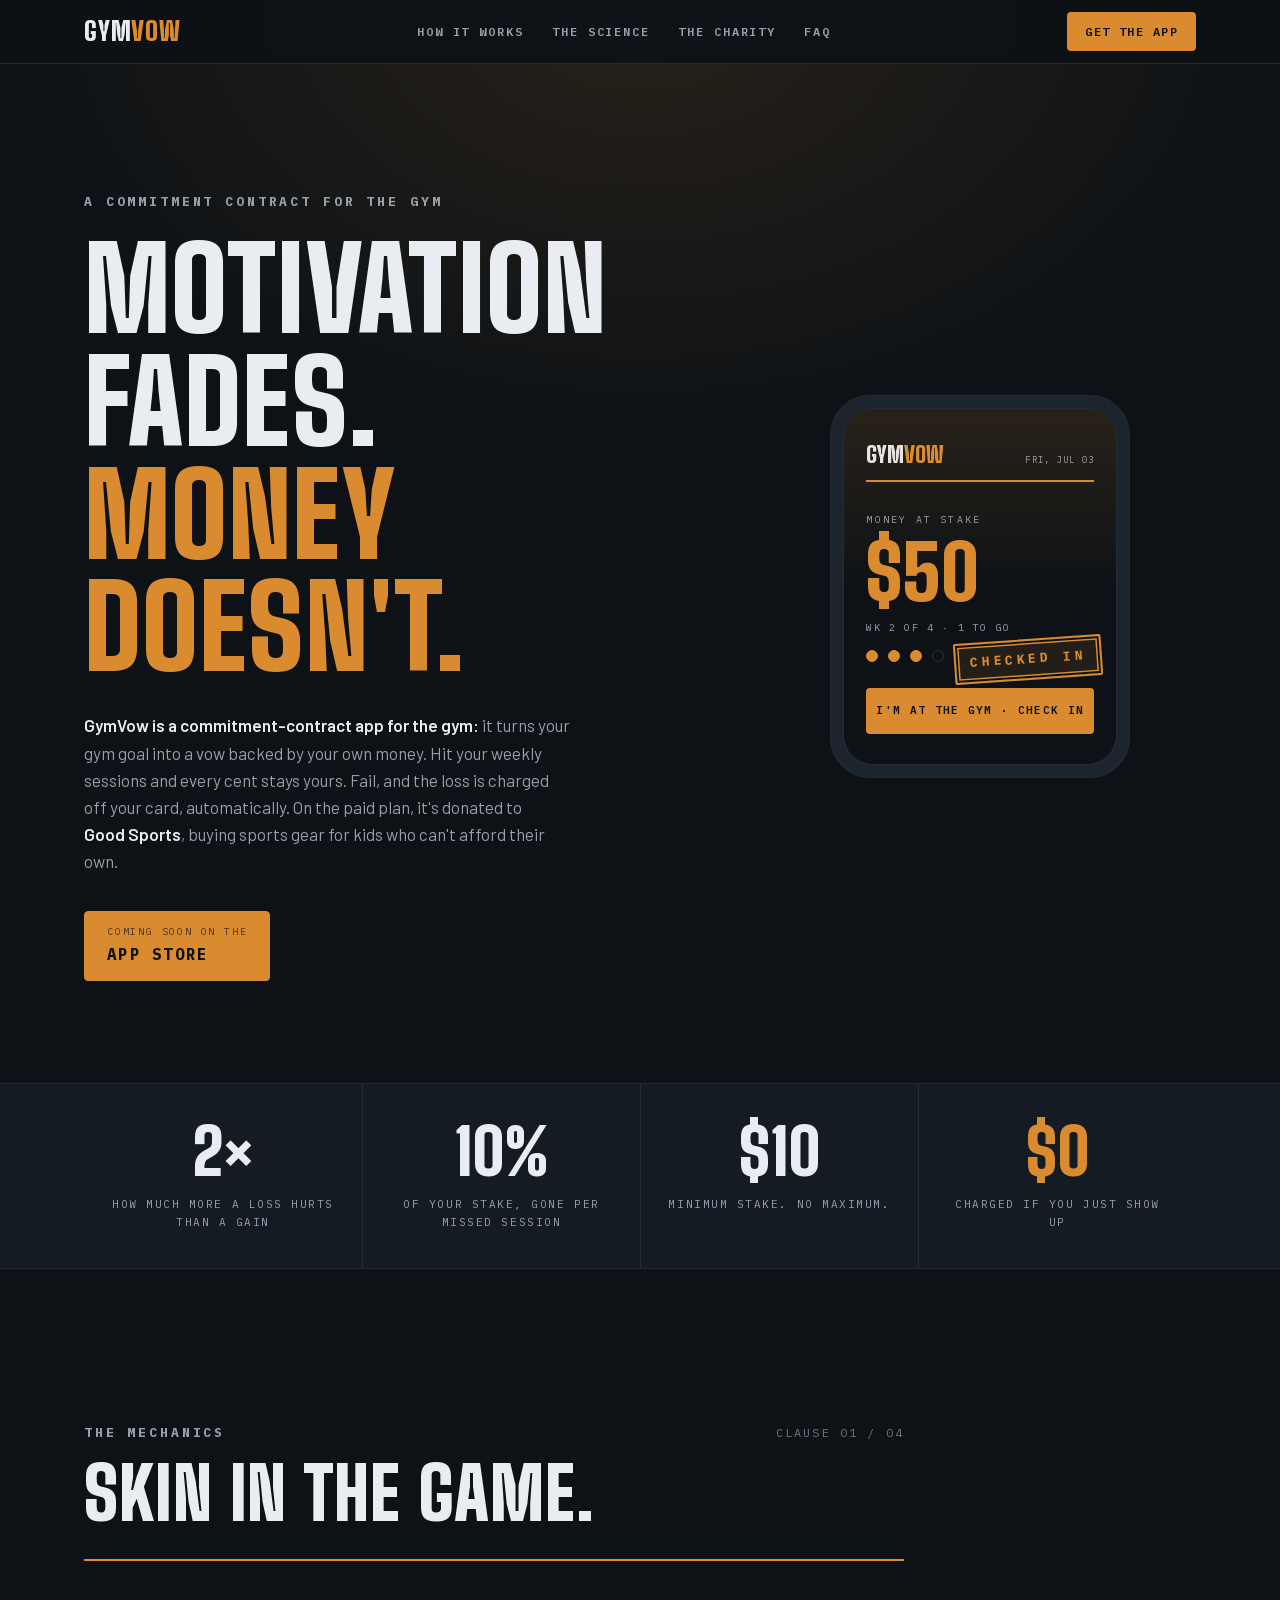
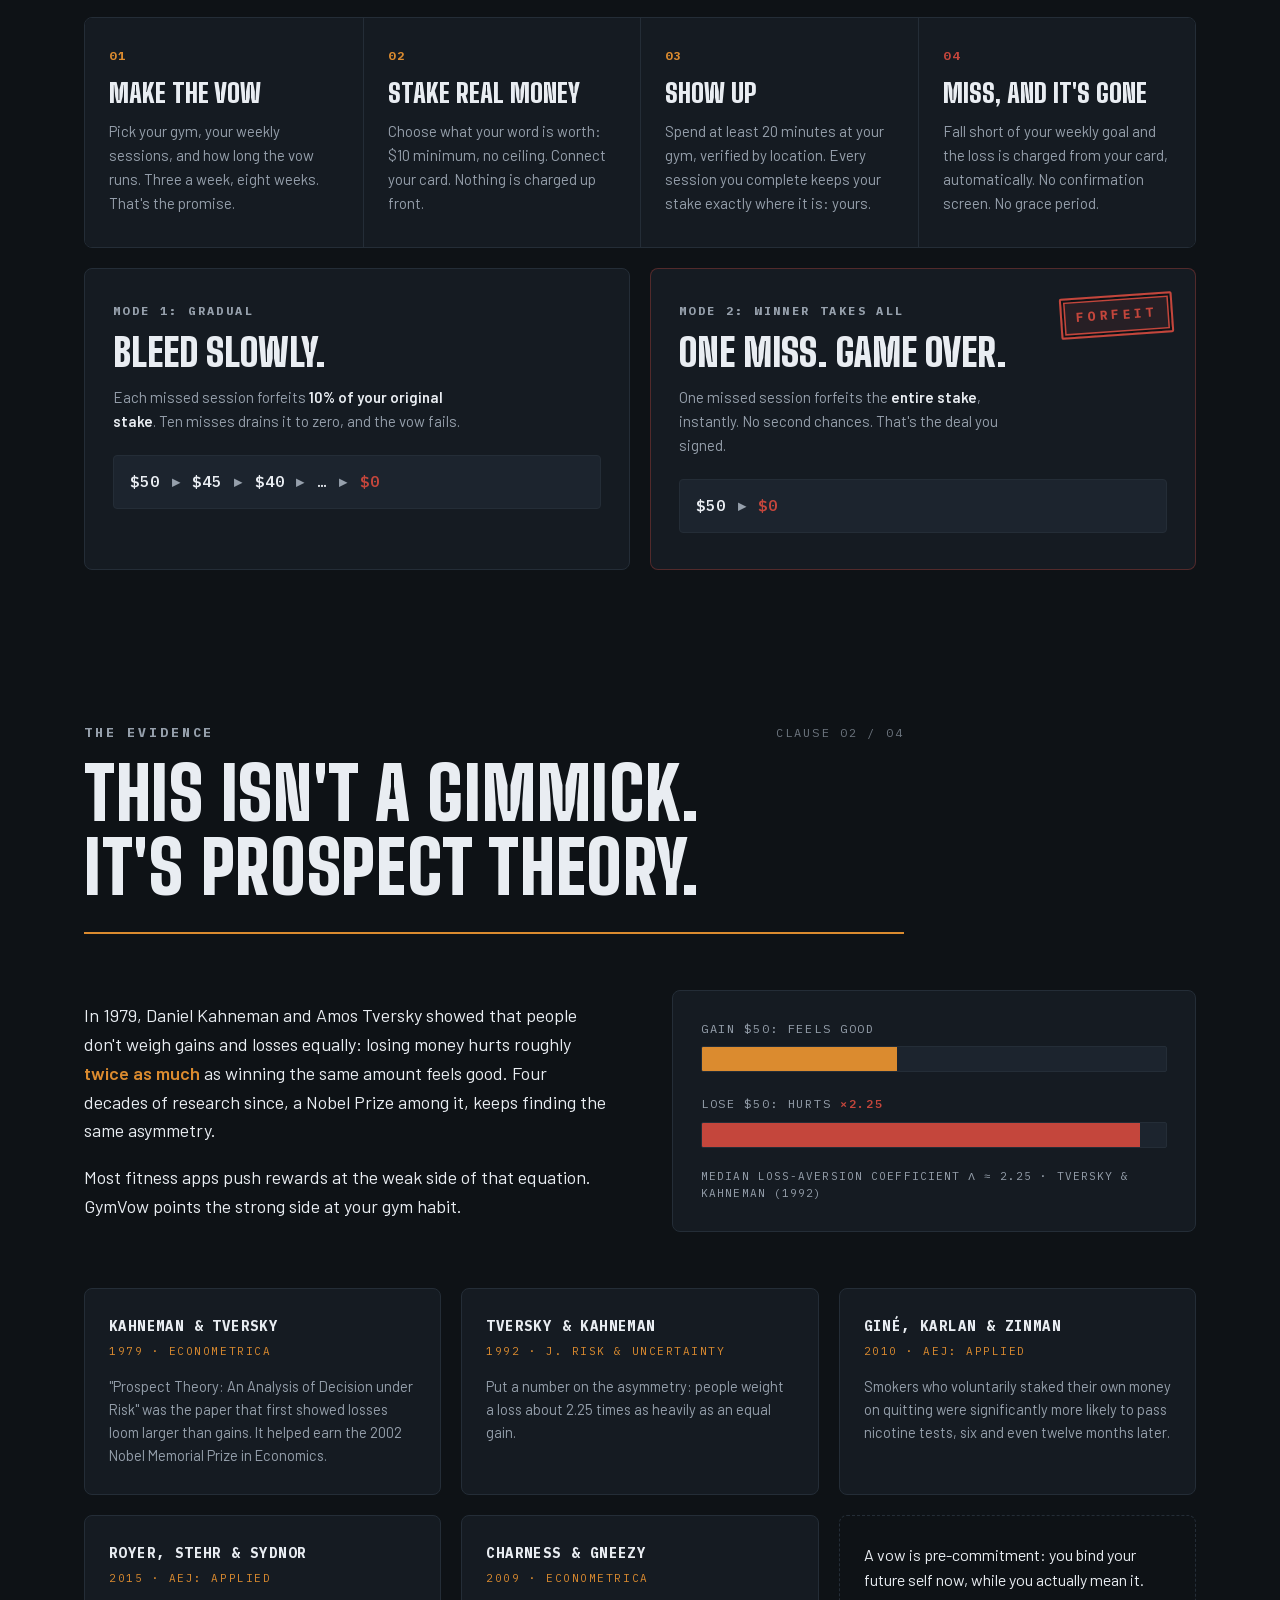
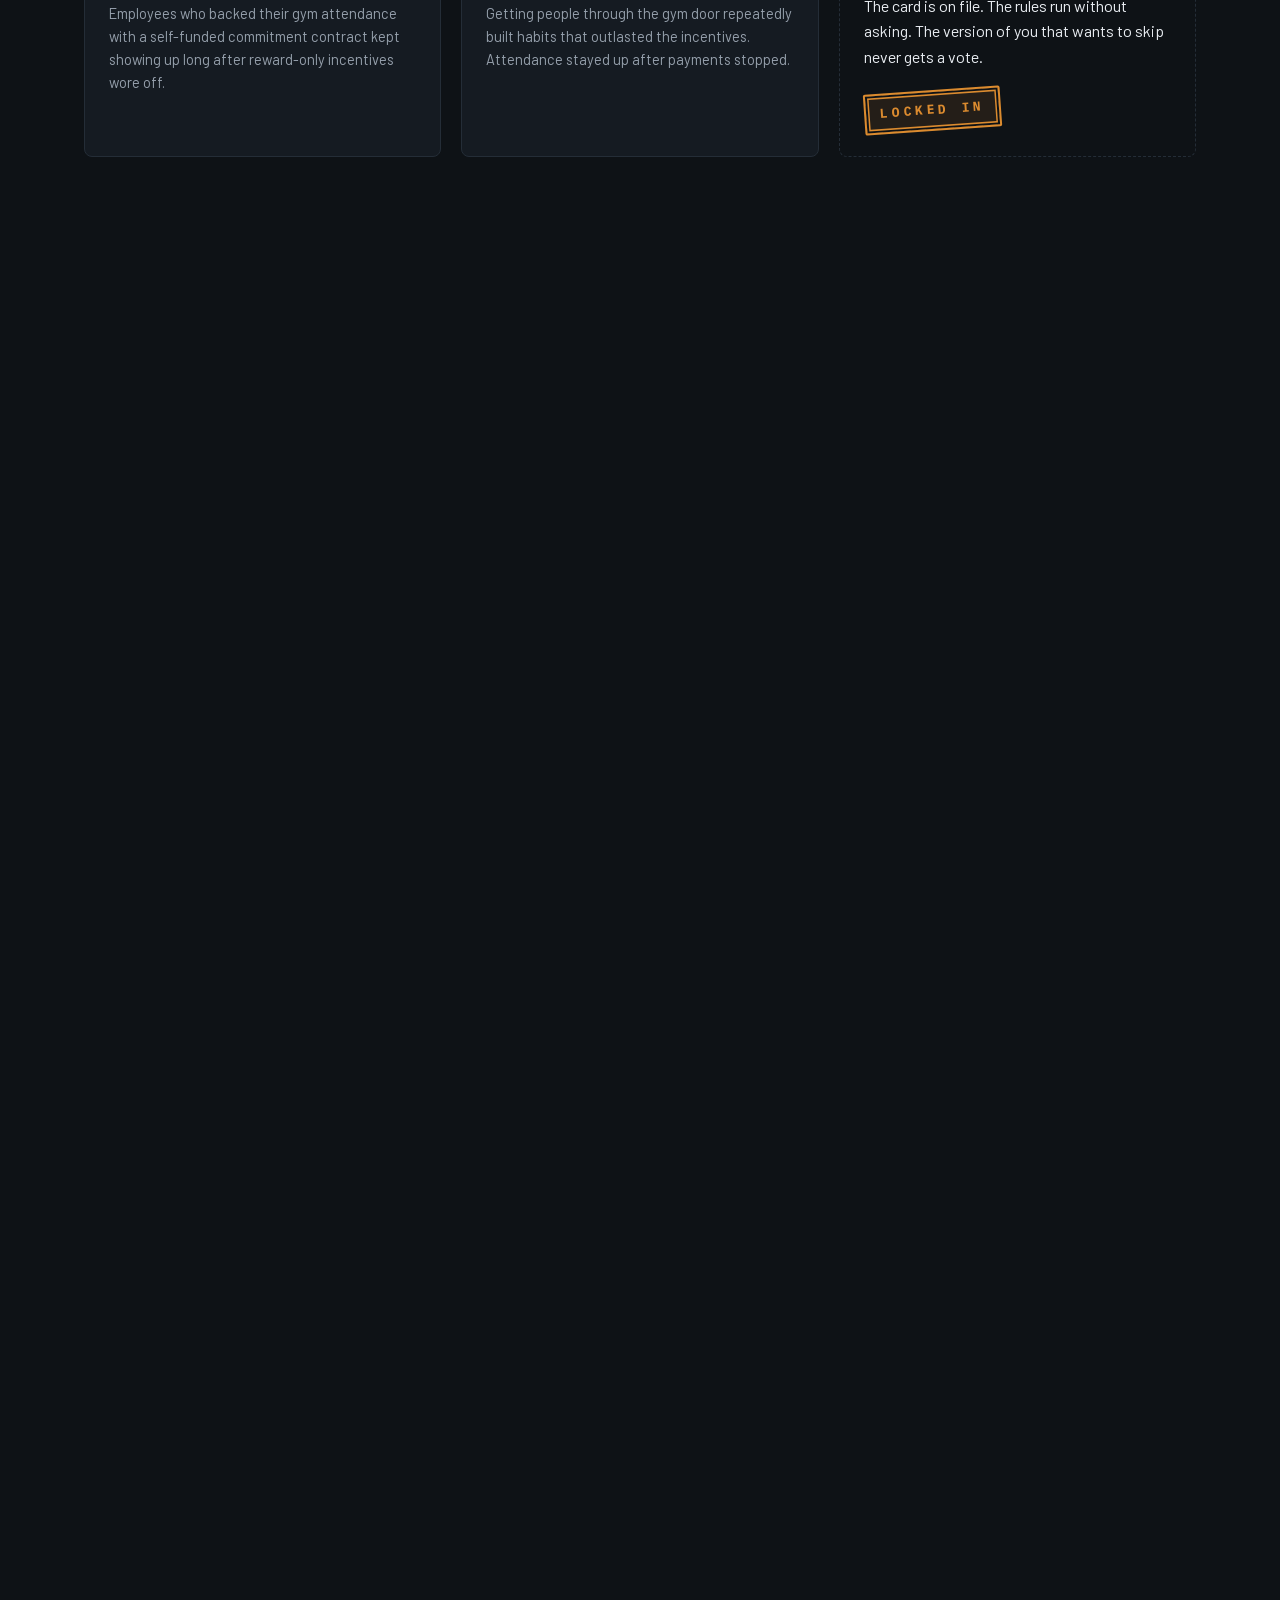
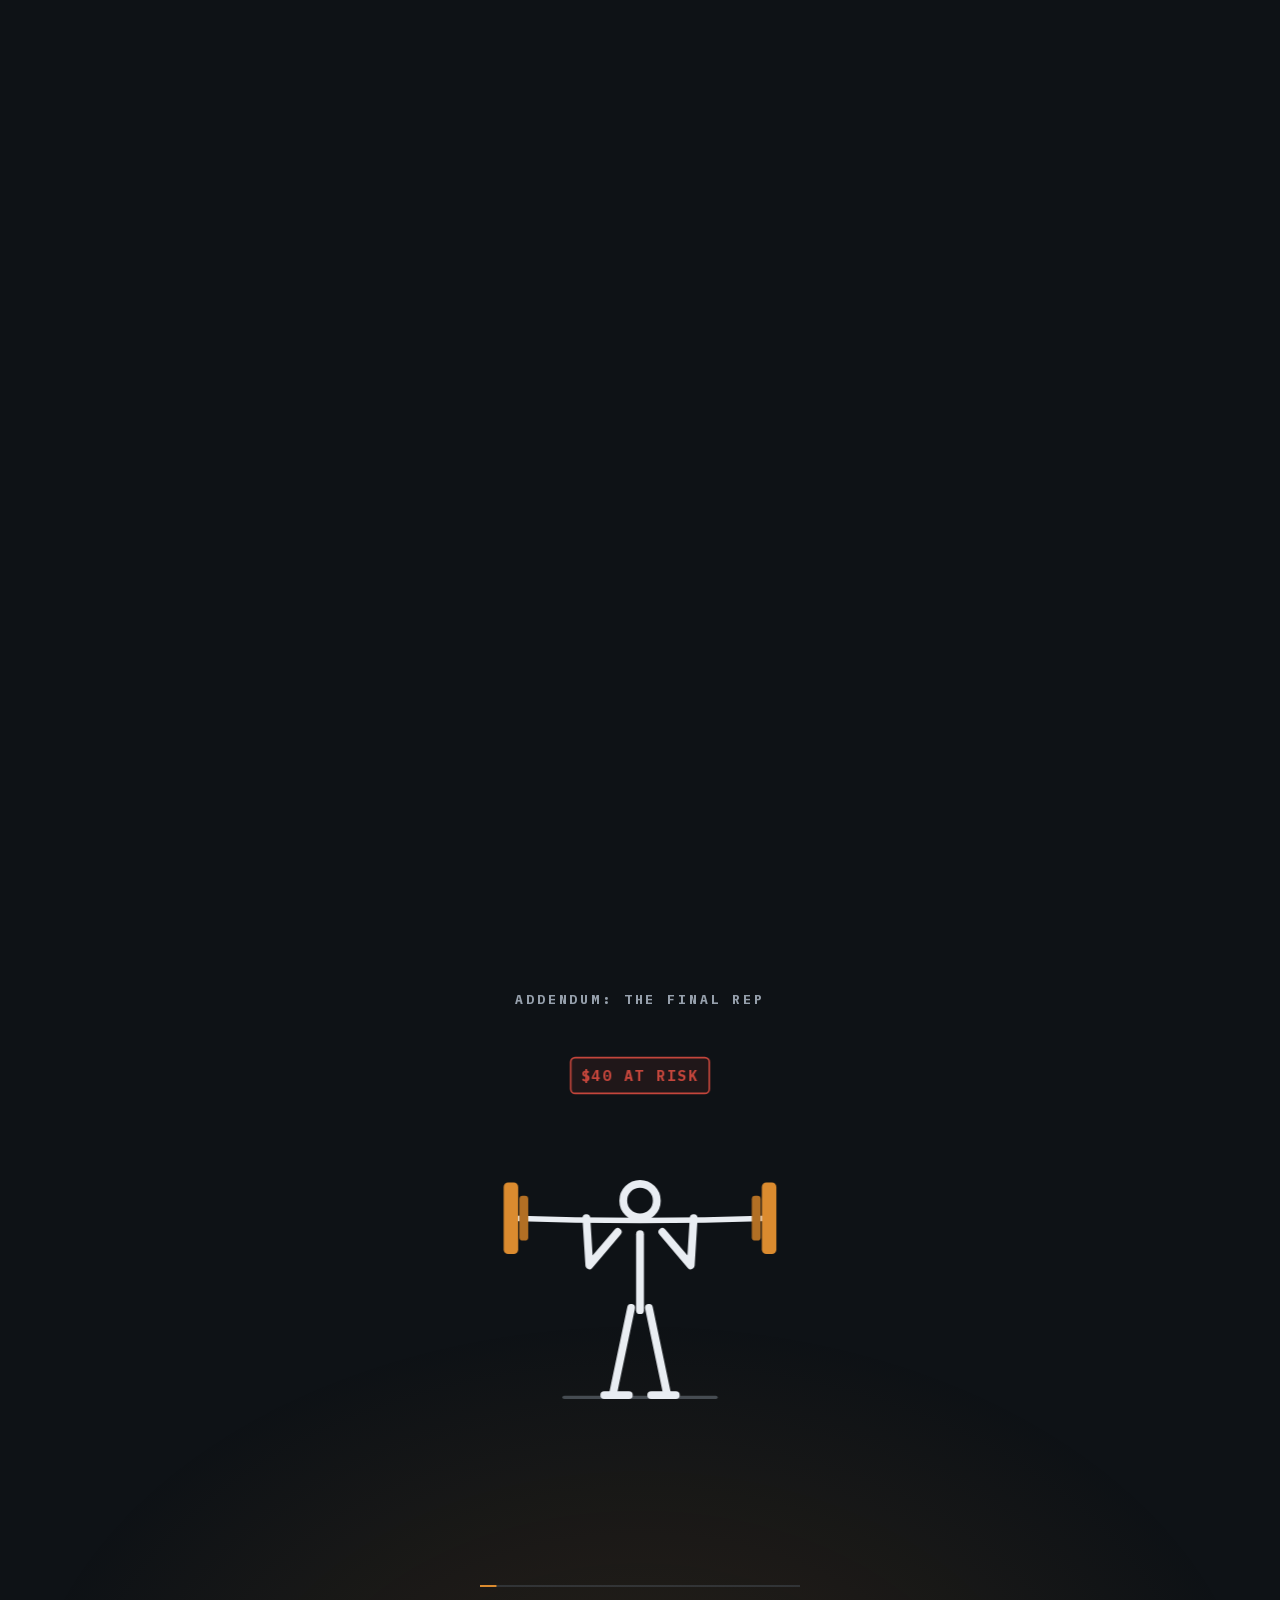
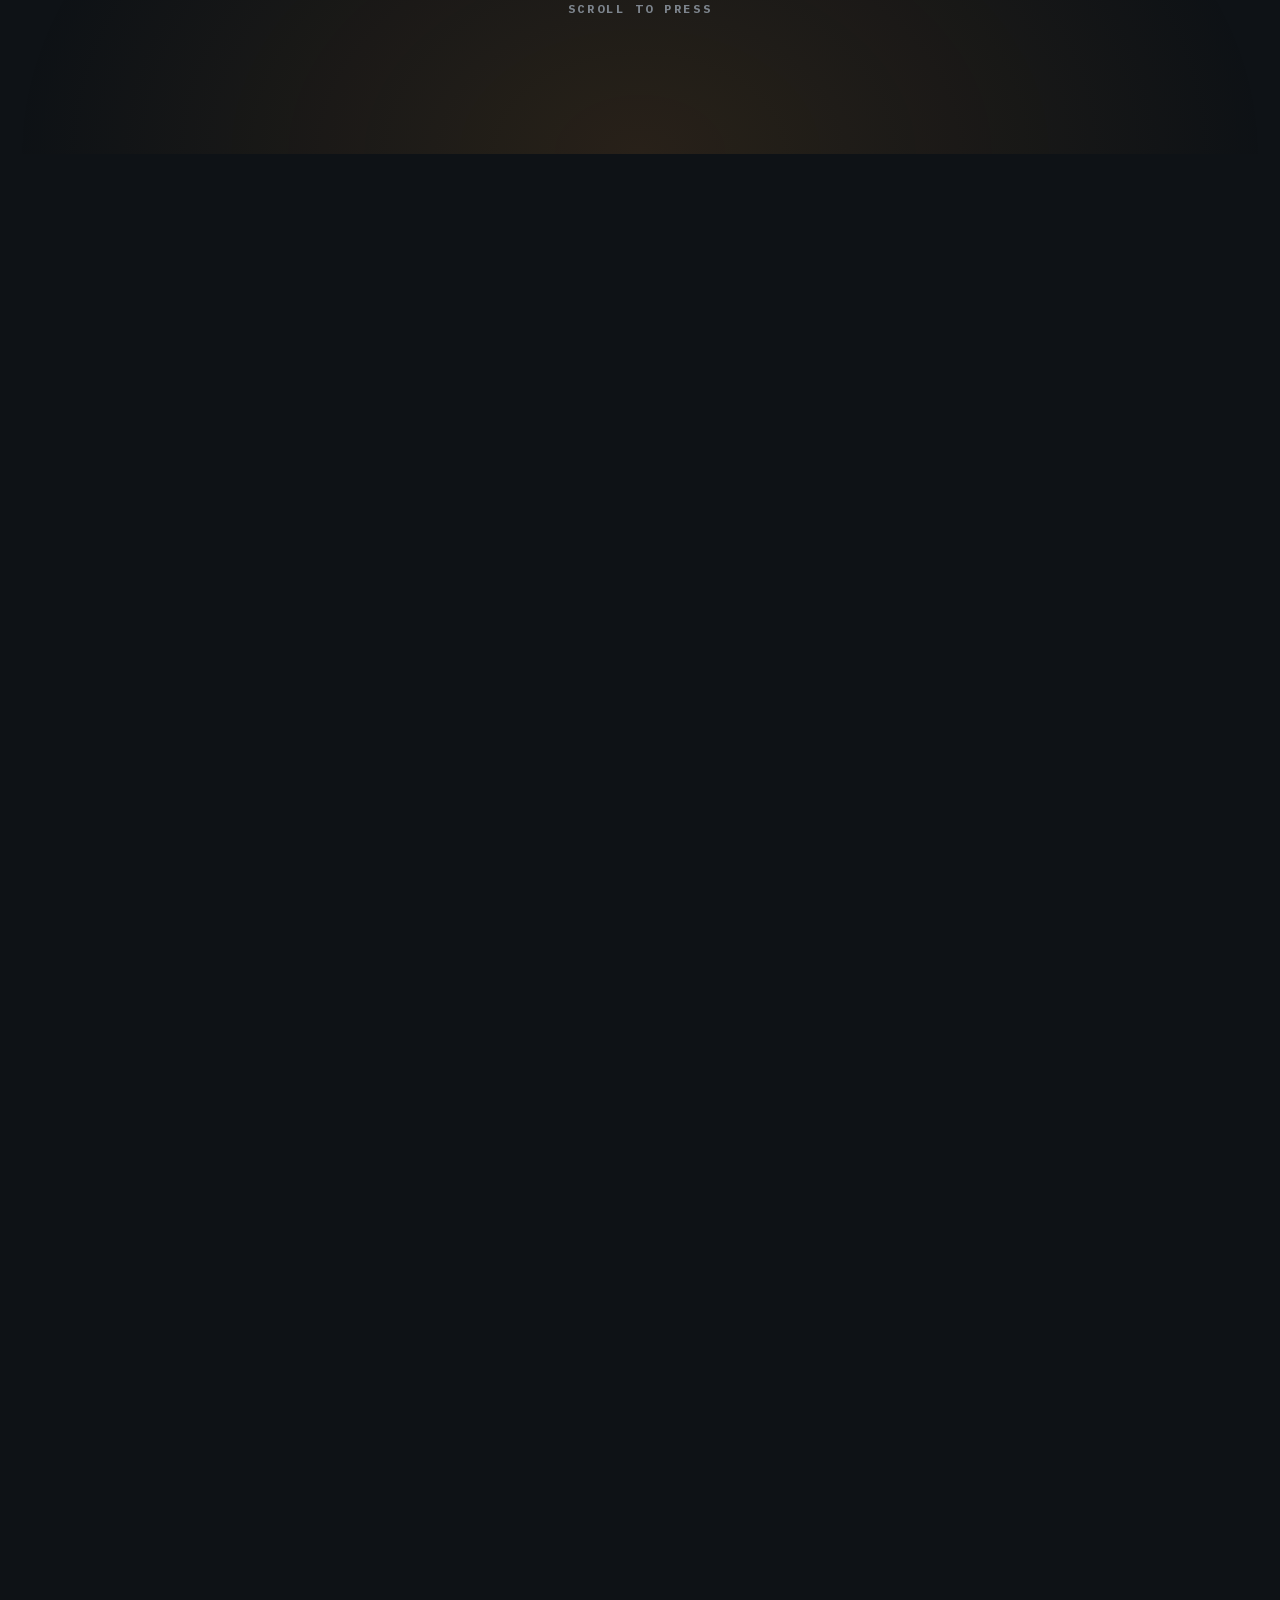
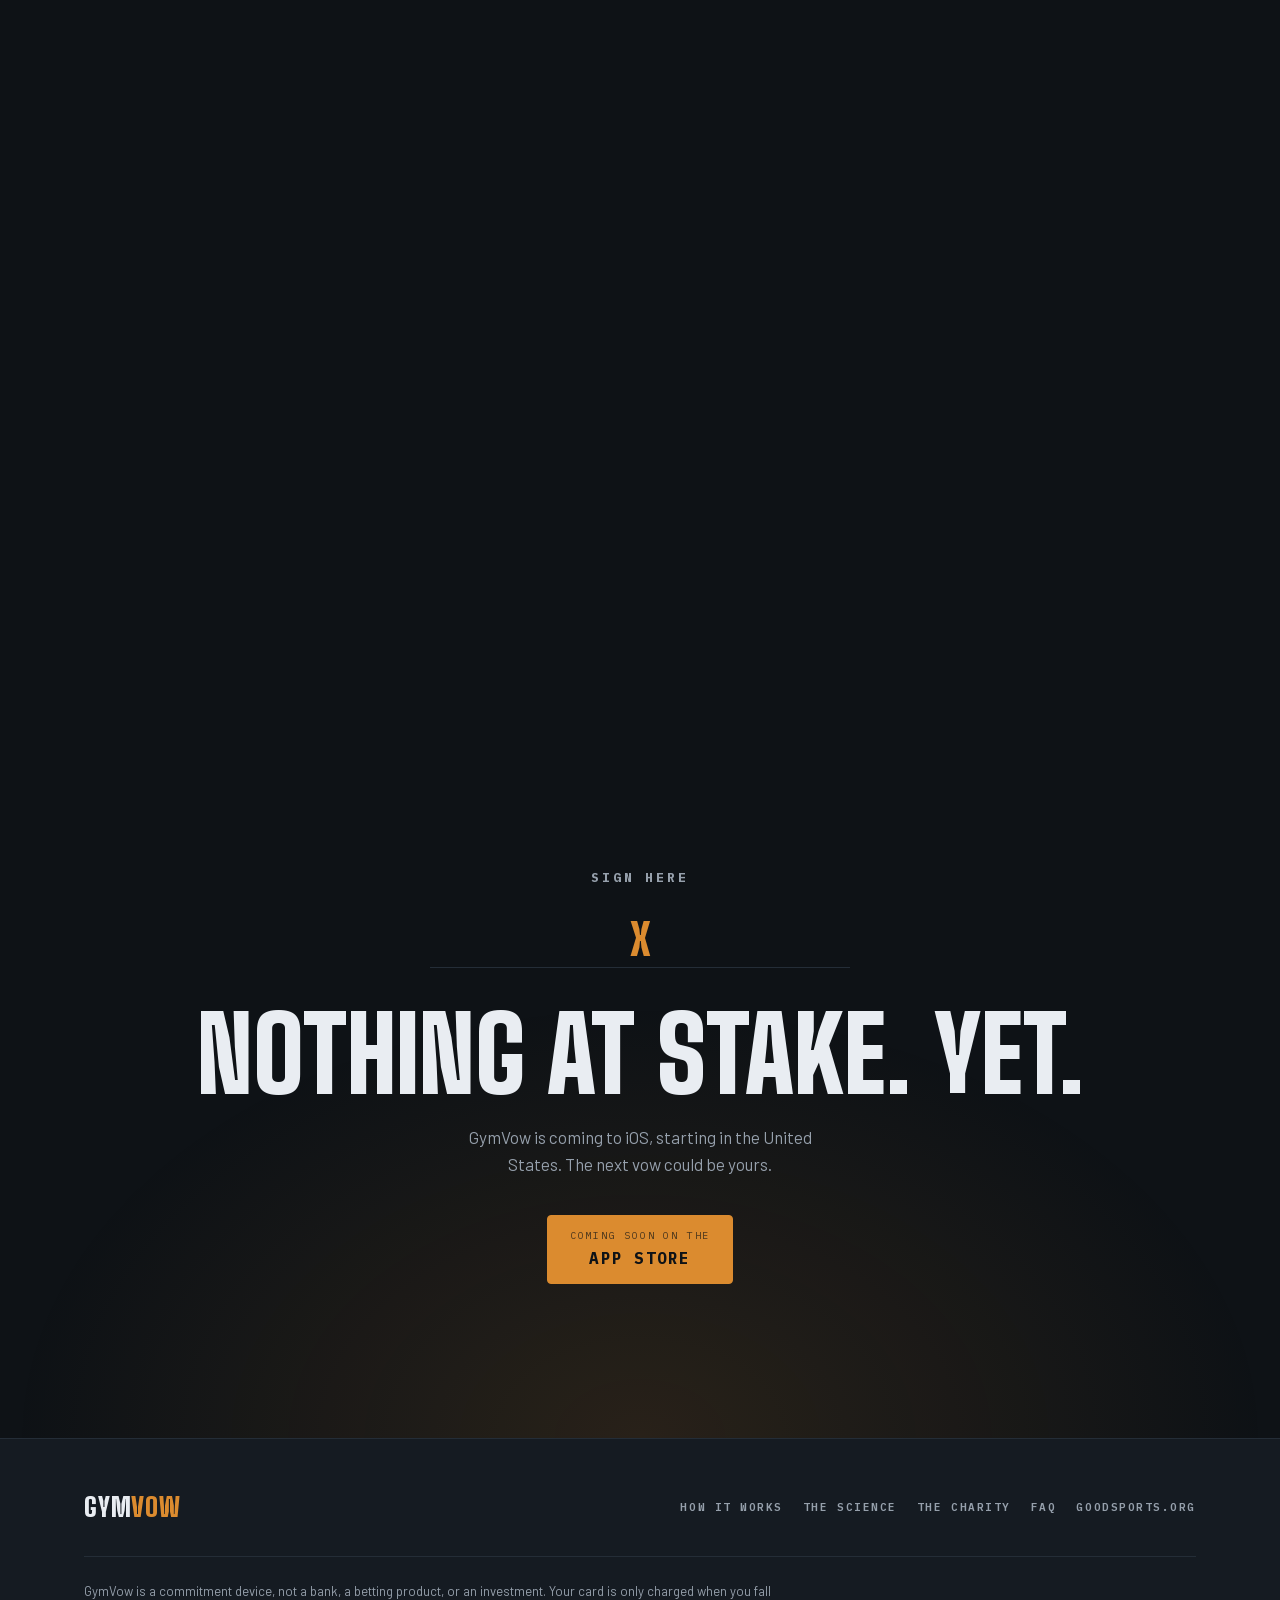
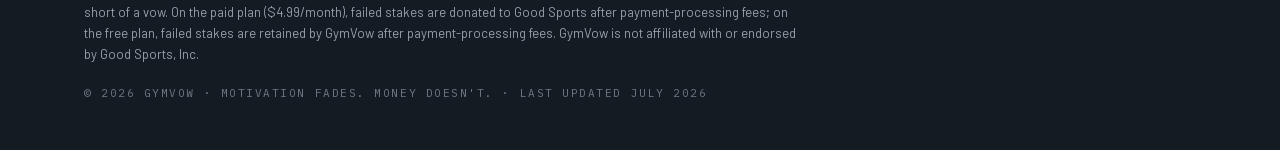
==== index.html @ 9e8126c1 "GymVow landing page" ====
<!doctype html>
<html lang="en">
<head>
  <meta charset="utf-8">
  <meta name="viewport" content="width=device-width, initial-scale=1">
  <meta name="color-scheme" content="dark">
  <meta name="theme-color" content="#0E1216">
  <title>GymVow: Stake real money on your gym goal</title>
  <meta name="description" content="GymVow is a commitment contract for the gym: stake real money on your weekly goal, verified by time at your gym. Show up and keep every cent. Fail on the paid plan, and your stake is donated to Good Sports.">
  <link rel="canonical" href="https://gymvow.com/">
  <link rel="icon" href="assets/favicon.svg" type="image/svg+xml">
  <link rel="apple-touch-icon" href="assets/apple-touch-icon.png">

  <!-- Open Graph / social -->
  <meta property="og:type" content="website">
  <meta property="og:site_name" content="GymVow">
  <meta property="og:title" content="GymVow: Stake real money on your gym goal">
  <meta property="og:description" content="A commitment contract for the gym: stake real money on your weekly goal. Show up and keep it. Fail on the paid plan, and it's donated to Good Sports.">
  <meta property="og:url" content="https://gymvow.com/">
  <meta property="og:image" content="https://gymvow.com/assets/og-image.jpg">
  <meta property="og:image:width" content="1200">
  <meta property="og:image:height" content="630">
  <meta property="og:image:alt" content="GymVow. Motivation fades. Money doesn't.">
  <meta property="og:locale" content="en_US">
  <meta name="twitter:card" content="summary_large_image">
  <meta name="twitter:title" content="GymVow: Stake real money on your gym goal">
  <meta name="twitter:description" content="A commitment contract for the gym: stake real money on your weekly goal. Show up and keep it, or lose the stake.">
  <meta name="twitter:image" content="https://gymvow.com/assets/og-image.jpg">
  <link rel="preload" href="assets/fonts/big-shoulders-900.woff2" as="font" type="font/woff2" crossorigin>
  <link rel="preload" href="assets/fonts/barlow-400.woff2" as="font" type="font/woff2" crossorigin>
  <link rel="preload" href="assets/fonts/plex-mono-700.woff2" as="font" type="font/woff2" crossorigin>
  <link rel="stylesheet" href="css/styles.css">

  <!-- Structured data for search & AI engines -->
  <script type="application/ld+json">
  {
    "@context": "https://schema.org",
    "@graph": [
      {
        "@type": "Organization",
        "@id": "https://gymvow.com/#org",
        "name": "GymVow",
        "url": "https://gymvow.com/",
        "description": "GymVow is an iOS commitment-contract app for the gym that lets you stake real money on your weekly workout goal, verified by location. On the paid plan, forfeited stakes are donated to the Good Sports charity.",
        "logo": "https://gymvow.com/assets/favicon.svg"
      },
      {
        "@type": "WebSite",
        "@id": "https://gymvow.com/#website",
        "url": "https://gymvow.com/",
        "name": "GymVow",
        "description": "A commitment contract for the gym: stake real money on your weekly goal.",
        "publisher": { "@id": "https://gymvow.com/#org" },
        "dateModified": "2026-07-14"
      },
      {
        "@type": "FAQPage",
        "mainEntity": [
          {
            "@type": "Question",
            "name": "What happens if I complete my vow?",
            "acceptedAnswer": { "@type": "Answer", "text": "Nothing. Your card is never charged. GymVow doesn't hold your stake up front, so completing a vow costs $0. Money only ever moves when you miss." }
          },
          {
            "@type": "Question",
            "name": "What does one missed session cost?",
            "acceptedAnswer": { "@type": "Answer", "text": "It depends on your mode. Gradual: every miss forfeits 10% of your original stake, so ten misses drains it and fails the vow. Winner Takes All: the first miss forfeits everything, instantly." }
          },
          {
            "@type": "Question",
            "name": "When is my card actually charged?",
            "acceptedAnswer": { "@type": "Answer", "text": "When a week of your vow closes with fewer check-ins than your goal. The shortfall is charged automatically, so you're never asked to confirm your own penalty." }
          },
          {
            "@type": "Question",
            "name": "Do I need a payment method on file?",
            "acceptedAnswer": { "@type": "Answer", "text": "Yes. An active vow requires a valid payment method. If yours is missing or invalid, you get a warning and seven days to add one. If you don't, your vow is cancelled." }
          },
          {
            "@type": "Question",
            "name": "How does GymVow know I went to the gym?",
            "acceptedAnswer": { "@type": "Answer", "text": "Stay at your selected gym for at least 20 minutes. GymVow verifies the session from your location. No photos, no honor system." }
          },
          {
            "@type": "Question",
            "name": "How much do I have to stake?",
            "acceptedAnswer": { "@type": "Answer", "text": "$10 minimum, no maximum. Pick a number that would genuinely sting to lose. That sting is the product." }
          },
          {
            "@type": "Question",
            "name": "Who gets my money if I fail?",
            "acceptedAnswer": { "@type": "Answer", "text": "It depends on your plan. On the free plan, failed stakes go to GymVow after Stripe's payment-processing fees. On the paid plan ($4.99/month), failed stakes are donated to Good Sports after Stripe's fees, and GymVow keeps nothing." }
          },
          {
            "@type": "Question",
            "name": "What's the difference between the free and paid plan?",
            "acceptedAnswer": { "@type": "Answer", "text": "Both plans have the full accountability mechanics. The free plan costs nothing monthly; if you fail a vow, the stake goes to GymVow. The paid plan is $4.99/month; if you fail, the stake is donated to Good Sports. Stripe's payment-processing fees are deducted either way." }
          }
        ]
      }
    ]
  }
  </script>
</head>
<body>
  <a class="skip-link" href="#main">Skip to content</a>

  <header class="nav" id="top">
    <div class="container nav-inner">
      <a class="wordmark" href="#top" aria-label="GymVow, back to top">GYM<span>VOW</span></a>
      <nav class="nav-links" id="site-nav" aria-label="Sections">
        <a href="#mechanics">How it works</a>
        <a href="#science">The science</a>
        <a href="#charity">The charity</a>
        <a href="#faq">FAQ</a>
      </nav>
      <div class="nav-actions">
        <a class="btn btn-primary btn-small" href="#get">Get the app</a>
        <button class="nav-toggle" type="button" aria-expanded="false" aria-controls="site-nav" hidden>Menu</button>
      </div>
    </div>
  </header>

  <main id="main">

    <!-- ============ HERO ============ -->
    <section class="hero">
      <div class="lamplight" aria-hidden="true"></div>
      <div class="container hero-grid">
        <div class="hero-copy">
          <p class="eyebrow">A commitment contract for the gym</p>
          <h1 class="hero-title">Motivation fades.<br><span class="amber">Money doesn't.</span></h1>
          <p class="hero-sub"><strong>GymVow is a commitment-contract app for the gym:</strong> it turns your gym goal into a vow backed by your own money. Hit your weekly sessions and every cent stays yours. Fail, and the loss is charged off your card, automatically. On the paid plan, it's donated to <strong>Good&nbsp;Sports</strong>, buying sports gear for kids who can't afford their own.</p>
          <div class="store-row">
            <span class="store-btn store-btn--primary">
              <span class="store-btn-small">Coming soon on the</span>
              <span class="store-btn-big">App Store</span>
            </span>
          </div>
        </div>

        <div class="hero-phone" aria-hidden="true">
          <div class="phone">
            <div class="phone-screen">
              <div class="phone-lamp"></div>
              <div class="phone-masthead">
                <span class="phone-wordmark">GYM<em>VOW</em></span>
                <span class="phone-slug">FRI, JUL 03</span>
              </div>
              <div class="phone-rule"></div>
              <p class="phone-label">Money at stake</p>
              <p class="phone-money">$50</p>
              <p class="phone-week">WK 2 OF 4 · 1 TO GO</p>
              <div class="phone-dots">
                <span class="dot dot--fill"></span>
                <span class="dot dot--fill"></span>
                <span class="dot dot--fill"></span>
                <span class="dot"></span>
              </div>
              <div class="phone-cta">I'm at the gym · Check in</div>
              <div class="stamp stamp--amber phone-stamp">Checked in</div>
            </div>
          </div>
        </div>
      </div>
    </section>

    <!-- ============ STAT TAPE ============ -->
    <section class="tape reveal" aria-label="Key numbers">
      <div class="container tape-grid">
        <div class="tape-stat">
          <p class="tape-num">2×</p>
          <p class="tape-label">How much more a loss hurts than a gain</p>
        </div>
        <div class="tape-stat">
          <p class="tape-num">10%</p>
          <p class="tape-label">Of your stake, gone per missed session</p>
        </div>
        <div class="tape-stat">
          <p class="tape-num">$10</p>
          <p class="tape-label">Minimum stake. No maximum.</p>
        </div>
        <div class="tape-stat">
          <p class="tape-num amber">$0</p>
          <p class="tape-label">Charged if you just show up</p>
        </div>
      </div>
    </section>

    <!-- ============ MECHANICS ============ -->
    <section class="section" id="mechanics">
      <div class="container">
        <header class="section-head reveal">
          <div class="section-meta">
            <p class="eyebrow">The mechanics</p>
            <p class="clause">Clause 01 / 04</p>
          </div>
          <h2 class="section-title">Skin in the game.</h2>
          <hr class="rule-heavy">
        </header>

        <ol class="steps">
          <li class="step reveal">
            <p class="step-num">01</p>
            <h3 class="step-title">Make the vow</h3>
            <p class="step-text">Pick your gym, your weekly sessions, and how long the vow runs. Three a week, eight weeks. That's the promise.</p>
          </li>
          <li class="step reveal" data-delay="1">
            <p class="step-num">02</p>
            <h3 class="step-title">Stake real money</h3>
            <p class="step-text">Choose what your word is worth: $10 minimum, no ceiling. Connect your card. Nothing is charged up front.</p>
          </li>
          <li class="step reveal" data-delay="2">
            <p class="step-num">03</p>
            <h3 class="step-title">Show up</h3>
            <p class="step-text">Spend at least 20 minutes at your gym, verified by location. Every session you complete keeps your stake exactly where it is: yours.</p>
          </li>
          <li class="step reveal" data-delay="3">
            <p class="step-num">04</p>
            <h3 class="step-title">Miss, and it's gone</h3>
            <p class="step-text">Fall short of your weekly goal and the loss is charged from your card, automatically. No confirmation screen. No grace period.</p>
          </li>
        </ol>

        <div class="modes">
          <article class="card mode reveal">
            <p class="mode-kicker">Mode 1: Gradual</p>
            <h3 class="mode-title">Bleed slowly.</h3>
            <p class="mode-text">Each missed session forfeits <strong>10% of your original stake</strong>. Ten misses drains it to zero, and the vow fails.</p>
            <p class="mode-example">$50 <span class="sep">▸</span> $45 <span class="sep">▸</span> $40 <span class="sep">▸</span> … <span class="sep">▸</span> <span class="crimson">$0</span></p>
          </article>
          <article class="card mode mode--danger reveal" data-delay="1">
            <p class="mode-kicker crimson">Mode 2: Winner takes all</p>
            <h3 class="mode-title">One miss. Game over.</h3>
            <p class="mode-text">One missed session forfeits the <strong>entire stake</strong>, instantly. No second chances. That's the deal you signed.</p>
            <p class="mode-example">$50 <span class="sep">▸</span> <span class="crimson">$0</span></p>
            <div class="stamp stamp--crimson mode-stamp" aria-hidden="true">Forfeit</div>
          </article>
        </div>
      </div>
    </section>

    <!-- ============ SCIENCE ============ -->
    <section class="section" id="science">
      <div class="container">
        <header class="section-head reveal">
          <div class="section-meta">
            <p class="eyebrow">The evidence</p>
            <p class="clause">Clause 02 / 04</p>
          </div>
          <h2 class="section-title">This isn't a gimmick.<br>It's prospect theory.</h2>
          <hr class="rule-heavy">
        </header>

        <div class="science-grid">
          <div class="science-lead reveal">
            <p>In 1979, Daniel Kahneman and Amos Tversky showed that people don't weigh gains and losses equally: losing money hurts roughly <strong>twice as much</strong> as winning the same amount feels good. Four decades of research since, a Nobel Prize among it, keeps finding the same asymmetry.</p>
            <p>Most fitness apps push rewards at the weak side of that equation. GymVow points the strong side at your gym habit.</p>
          </div>

          <figure class="asymmetry reveal" data-delay="1">
            <div class="bar-row">
              <p class="bar-label">Gain $50: feels good</p>
              <div class="bar-track"><div class="bar-fill bar-fill--gain"></div></div>
            </div>
            <div class="bar-row">
              <p class="bar-label">Lose $50: hurts <strong>×2.25</strong></p>
              <div class="bar-track"><div class="bar-fill bar-fill--loss"></div></div>
            </div>
            <figcaption class="bar-caption">Median loss-aversion coefficient λ ≈ 2.25 · Tversky &amp; Kahneman (1992)</figcaption>
          </figure>
        </div>

        <div class="citations">
          <article class="card cite reveal">
            <p class="cite-authors">Kahneman &amp; Tversky</p>
            <p class="cite-ref">1979 · Econometrica</p>
            <p class="cite-text">"Prospect Theory: An Analysis of Decision under Risk" was the paper that first showed losses loom larger than gains. It helped earn the 2002 Nobel Memorial Prize in Economics.</p>
          </article>
          <article class="card cite reveal" data-delay="1">
            <p class="cite-authors">Tversky &amp; Kahneman</p>
            <p class="cite-ref">1992 · J. Risk &amp; Uncertainty</p>
            <p class="cite-text">Put a number on the asymmetry: people weight a loss about 2.25 times as heavily as an equal gain.</p>
          </article>
          <article class="card cite reveal" data-delay="2">
            <p class="cite-authors">Giné, Karlan &amp; Zinman</p>
            <p class="cite-ref">2010 · AEJ: Applied</p>
            <p class="cite-text">Smokers who voluntarily staked their own money on quitting were significantly more likely to pass nicotine tests, six and even twelve months later.</p>
          </article>
          <article class="card cite reveal" data-delay="3">
            <p class="cite-authors">Royer, Stehr &amp; Sydnor</p>
            <p class="cite-ref">2015 · AEJ: Applied</p>
            <p class="cite-text">Employees who backed their gym attendance with a self-funded commitment contract kept showing up long after reward-only incentives wore off.</p>
          </article>
          <article class="card cite reveal" data-delay="4">
            <p class="cite-authors">Charness &amp; Gneezy</p>
            <p class="cite-ref">2009 · Econometrica</p>
            <p class="cite-text">Getting people through the gym door repeatedly built habits that outlasted the incentives. Attendance stayed up after payments stopped.</p>
          </article>
          <article class="cite cite--closing reveal" data-delay="5">
            <p class="cite-closing-text">A vow is pre-commitment: you bind your future self now, while you actually mean it. The card is on file. The rules run without asking. The version of you that wants to skip never gets a vote.</p>
            <div class="stamp stamp--amber" aria-hidden="true">Locked in</div>
          </article>
        </div>
      </div>
    </section>

    <!-- ============ CHARITY ============ -->
    <section class="section" id="charity">
      <div class="container">
        <header class="section-head reveal">
          <div class="section-meta">
            <p class="eyebrow">The beneficiary</p>
            <p class="clause">Clause 03 / 04</p>
          </div>
          <h2 class="section-title">Your worst case is a kid's best case.</h2>
          <hr class="rule-heavy">
        </header>

        <p class="charity-lead reveal">Where a failed stake goes depends on your plan. On the <strong>free plan</strong>, it goes to GymVow. On the <strong>paid plan ($4.99 a month)</strong>, it's donated to <strong>Good Sports</strong>, a U.S. 501(c)(3) nonprofit that gives new sports equipment, apparel, and footwear to youth programs in communities that can't afford them. Fail your vow, and you're still buying a kid their first pair of cleats.</p>

        <div class="modes">
          <article class="card mode reveal">
            <p class="mode-kicker">Free plan: $0/month</p>
            <h3 class="mode-title">Accountability, plain.</h3>
            <p class="mode-text">The full mechanism, no subscription. If you fail your vow, the stake goes to <strong>GymVow</strong>, after Stripe's payment-processing fees.</p>
          </article>
          <article class="card mode reveal" data-delay="1">
            <p class="mode-kicker amber">Paid plan: $4.99/month</p>
            <h3 class="mode-title">Fail toward a good cause.</h3>
            <p class="mode-text">If you fail your vow, the stake is donated to <strong>Good Sports</strong>. Only Stripe's payment-processing fees come out. GymVow keeps nothing.</p>
          </article>
        </div>

        <div class="flow reveal" data-delay="1">
          <div class="flow-node flow-node--loss">
            <p class="flow-kicker crimson">You fail your vow</p>
            <p class="flow-big crimson">−$50</p>
            <p class="flow-text">Your stake, charged off your card on the paid plan.</p>
          </div>
          <div class="flow-link" aria-hidden="true"></div>
          <div class="flow-node">
            <p class="flow-kicker">Good Sports</p>
            <p class="flow-big">Donated</p>
            <p class="flow-text">Everything after Stripe's processing fee is passed through. GymVow keeps $0.</p>
          </div>
          <div class="flow-link flow-link--warm" aria-hidden="true"></div>
          <div class="flow-node flow-node--win">
            <p class="flow-kicker amber">The principle</p>
            <p class="flow-big amber">Play</p>
            <p class="flow-text">Good Sports believes no kid should be priced out of the game. Gear goes to youth programs in high-need communities, so the cost of equipment is never the reason a kid sits out.</p>
          </div>
        </div>

        <div class="charity-bottom">
          <div class="card ledger reveal">
            <p class="ledger-head">The ledger, plainly</p>
            <div class="ledger-row">
              <span class="ledger-label">You complete your vow</span>
              <strong class="ledger-value amber">$0 charged</strong>
            </div>
            <hr class="rule-hair">
            <div class="ledger-row">
              <span class="ledger-label">You fail on the free plan</span>
              <strong class="ledger-value crimson">Stake → GymVow</strong>
            </div>
            <hr class="rule-hair">
            <div class="ledger-row">
              <span class="ledger-label">You fail on the paid plan</span>
              <strong class="ledger-value crimson">Stake → Good Sports</strong>
            </div>
            <hr class="rule-hair">
            <div class="ledger-row">
              <span class="ledger-label">Stripe's processing fees</span>
              <strong class="ledger-value">Deducted from failed stakes</strong>
            </div>
          </div>
          <p class="charity-link-line reveal" data-delay="1">Either way, somebody wins. Preferably you.<br><a class="link-amber" href="https://www.goodsports.org" target="_blank" rel="noopener noreferrer">Read about Good Sports' work at goodsports.org →</a></p>
        </div>
      </div>
    </section>

    <!-- ============ FAQ ============ -->
    <section class="section" id="faq">
      <div class="container">
        <header class="section-head reveal">
          <div class="section-meta">
            <p class="eyebrow">Questions</p>
            <p class="clause">Clause 04 / 04</p>
          </div>
          <h2 class="section-title">The fine print, out loud.</h2>
          <hr class="rule-heavy">
        </header>

        <div class="faq-list reveal">
          <details class="faq-item">
            <summary>What happens if I complete my vow?</summary>
            <p>Nothing. Your card is never charged. GymVow doesn't hold your stake up front, so completing a vow costs $0. Money only ever moves when you miss.</p>
          </details>
          <details class="faq-item">
            <summary>What does one missed session cost?</summary>
            <p>Depends on your mode. <strong>Gradual:</strong> every miss forfeits 10% of your original stake, so ten misses drains it and fails the vow. <strong>Winner Takes All:</strong> the first miss forfeits everything, instantly.</p>
          </details>
          <details class="faq-item">
            <summary>When is my card actually charged?</summary>
            <p>When a week of your vow closes with fewer check-ins than your goal. The shortfall is charged automatically, so you're never asked to confirm your own penalty.</p>
          </details>
          <details class="faq-item">
            <summary>Do I need a payment method on file?</summary>
            <p>Yes. An active vow requires a valid payment method. If yours is missing or invalid, you get a warning and <strong>seven days</strong> to add one. If you don't, your vow is cancelled.</p>
          </details>
          <details class="faq-item">
            <summary>How does GymVow know I went to the gym?</summary>
            <p>Stay at your selected gym for at least <strong>20 minutes</strong>. GymVow verifies the session from your location. No photos, no honor system.</p>
          </details>
          <details class="faq-item">
            <summary>How much do I have to stake?</summary>
            <p><strong>$10 minimum, no maximum.</strong> Pick a number that would genuinely sting to lose. That sting is the product.</p>
          </details>
          <details class="faq-item">
            <summary>Who gets my money if I fail?</summary>
            <p>Depends on your plan. <strong>Free:</strong> failed stakes go to GymVow, after Stripe's payment-processing fees. <strong>Paid ($4.99/month):</strong> failed stakes are donated to Good Sports (<a class="link-amber" href="https://www.goodsports.org" target="_blank" rel="noopener noreferrer">goodsports.org</a>) after Stripe's fees, and GymVow keeps nothing.</p>
          </details>
          <details class="faq-item">
            <summary>What's the difference between the free and paid plan?</summary>
            <p>Both have the full accountability mechanics. <strong>Free</strong> costs nothing monthly; if you fail, the stake goes to GymVow. <strong>Paid</strong> is $4.99/month; if you fail, the stake is donated to Good Sports. Stripe's processing fees are deducted either way.</p>
          </details>
        </div>
      </div>
    </section>

    <!-- ============ FINAL REP ============ -->
    <section class="press-track" id="final-rep" aria-label="The final rep">
      <div class="press-pin">
        <div class="lamplight lamplight--low" aria-hidden="true"></div>
        <p class="eyebrow press-eyebrow">Addendum: the final rep</p>

        <div class="press-stage" id="press-stage">
          <svg class="press-svg" viewBox="0 0 320 340" role="img" aria-label="A lifter pressing a barbell overhead. Scrolling completes the rep and protects the stake.">
            <g class="press-chip">
              <rect x="98" y="22" width="124" height="32" rx="4"></rect>
              <text id="press-chip-text" x="160" y="43" text-anchor="middle">$40 AT RISK</text>
            </g>
            <line class="press-ground" x1="92" y1="326" x2="228" y2="326"></line>
            <g class="press-lifter">
              <line x1="152" y1="246" x2="136" y2="322"></line>
              <line x1="168" y1="246" x2="184" y2="322"></line>
              <line x1="128" y1="324" x2="150" y2="324"></line>
              <line x1="170" y1="324" x2="192" y2="324"></line>
              <line x1="160" y1="248" x2="160" y2="180"></line>
              <circle class="press-head" cx="160" cy="150" r="15"></circle>
              <polyline id="press-arm-l" points="140,178 114,212 112,170"></polyline>
              <polyline id="press-arm-r" points="180,178 206,212 208,170"></polyline>
            </g>
            <g class="press-barbell">
              <path id="press-bar" d="M 44 170 Q 160 174 276 170"></path>
              <g id="press-plate-l">
                <rect x="38" y="138" width="13" height="64" rx="4"></rect>
                <rect x="52" y="150" width="8" height="40" rx="3"></rect>
              </g>
              <g id="press-plate-r">
                <rect x="269" y="138" width="13" height="64" rx="4"></rect>
                <rect x="260" y="150" width="8" height="40" rx="3"></rect>
              </g>
            </g>
          </svg>
          <div class="stamp stamp--amber press-stamp" aria-hidden="true">Lockout</div>
        </div>

        <div class="press-copy">
          <h2 class="press-title">Rep completed. <span class="amber">Stake protected.</span></h2>
          <p class="press-sub">Imagine this feeling after every workout.</p>
        </div>

        <div class="press-foot">
          <div class="press-meter" aria-hidden="true"><div class="press-meter-fill" id="press-meter-fill"></div></div>
          <p class="press-hint" id="press-hint">Scroll to press</p>
        </div>
      </div>
    </section>

    <!-- ============ FINAL CTA ============ -->
    <section class="cta" id="get">
      <div class="lamplight lamplight--low" aria-hidden="true"></div>
      <div class="container cta-inner reveal">
        <p class="eyebrow">Sign here</p>
        <p class="cta-x" aria-hidden="true">X</p>
        <hr class="cta-sigline" aria-hidden="true">
        <h2 class="cta-title">Nothing at stake. Yet.</h2>
        <p class="cta-sub">GymVow is coming to iOS, starting in the United States. The next vow could be yours.</p>
        <div class="store-row store-row--center">
          <span class="store-btn store-btn--primary">
            <span class="store-btn-small">Coming soon on the</span>
            <span class="store-btn-big">App Store</span>
          </span>
        </div>
      </div>
    </section>
  </main>

  <footer class="footer">
    <div class="container">
      <div class="footer-top">
        <a class="wordmark" href="#top">GYM<span>VOW</span></a>
        <nav class="footer-links" aria-label="Footer">
          <a href="#mechanics">How it works</a>
          <a href="#science">The science</a>
          <a href="#charity">The charity</a>
          <a href="#faq">FAQ</a>
          <a href="https://www.goodsports.org" target="_blank" rel="noopener noreferrer">goodsports.org</a>
        </nav>
      </div>
      <hr class="rule-hair">
      <p class="footer-fine">GymVow is a commitment device, not a bank, a betting product, or an investment. Your card is only charged when you fall short of a vow. On the paid plan ($4.99/month), failed stakes are donated to Good Sports after payment-processing fees; on the free plan, failed stakes are retained by GymVow after payment-processing fees. GymVow is not affiliated with or endorsed by Good Sports, Inc.</p>
      <p class="footer-copy">© 2026 GymVow · Motivation fades. Money doesn't. · <span>Last updated <time datetime="2026-07">July 2026</time></span></p>
    </div>
  </footer>

  <script src="js/main.js"></script>
</body>
</html>
---- css/styles.css ----
/* ==========================================================================
   GymVow — "The Midnight Grind", web dialect.
   Tokens ported from V2.0/src/theme/theme.ts. The canvas is night, never
   black. Amber is money and forward motion — nothing else. Crimson is loss.
   ========================================================================== */

/* ---------- self-hosted fonts (latin subset, woff2 only) ---------- */

@font-face {
  font-family: "Big Shoulders Display";
  font-style: normal;
  font-weight: 900;
  font-display: swap;
  src: url("../assets/fonts/big-shoulders-900.woff2") format("woff2");
}

@font-face {
  font-family: "Barlow";
  font-style: normal;
  font-weight: 400;
  font-display: swap;
  src: url("../assets/fonts/barlow-400.woff2") format("woff2");
}

@font-face {
  font-family: "Barlow";
  font-style: normal;
  font-weight: 600;
  font-display: swap;
  src: url("../assets/fonts/barlow-600.woff2") format("woff2");
}

@font-face {
  font-family: "IBM Plex Mono";
  font-style: normal;
  font-weight: 400;
  font-display: swap;
  src: url("../assets/fonts/plex-mono-400.woff2") format("woff2");
}

@font-face {
  font-family: "IBM Plex Mono";
  font-style: normal;
  font-weight: 600;
  font-display: swap;
  src: url("../assets/fonts/plex-mono-600.woff2") format("woff2");
}

@font-face {
  font-family: "IBM Plex Mono";
  font-style: normal;
  font-weight: 700;
  font-display: swap;
  src: url("../assets/fonts/plex-mono-700.woff2") format("woff2");
}

:root {
  /* palette */
  --night: #0E1216;
  --panel: #151B22;
  --raised: #1C242E;
  --sodium: #DB8B2F;
  --sodium-dim: #B26F24;
  --crimson: #C4463C;
  --crimson-dim: #96352C;
  --bone: #E9EDF2;
  --slate: #96A0AC;
  --seam: #242D37;
  --ink: #0E1216;

  /* tints */
  --tint-accent: rgba(219, 139, 47, 0.10);
  --tint-accent-strong: rgba(219, 139, 47, 0.18);
  --tint-danger: rgba(196, 70, 60, 0.10);
  --tint-danger-strong: rgba(196, 70, 60, 0.16);
  --tint-bone: rgba(233, 237, 242, 0.04);
  --lamp-lit: rgba(219, 139, 47, 0.13);

  /* type */
  --font-display: "Big Shoulders Display", "Arial Narrow", sans-serif;
  --font-mono: "IBM Plex Mono", "Consolas", monospace;
  --font-body: "Barlow", "Segoe UI", sans-serif;

  /* rhythm */
  --space-section: clamp(96px, 12vw, 160px);
  --nav-h: 64px;

  /* dark-only site: keep UA scrollbars/controls in scheme */
  color-scheme: dark;
  /* lets block-size animate to auto where supported (FAQ) */
  interpolate-size: allow-keywords;
}

/* ---------- reset & base ---------- */

*, *::before, *::after { box-sizing: border-box; }

html {
  scroll-padding-top: calc(var(--nav-h) + 24px);
}

@media (prefers-reduced-motion: no-preference) {
  html { scroll-behavior: smooth; }
}

body {
  margin: 0;
  background: var(--night);
  color: var(--bone);
  font-family: var(--font-body);
  font-size: 17px;
  line-height: 1.6;
  -webkit-font-smoothing: antialiased;
}

h1, h2, h3, p, figure, hr, ol, ul { margin: 0; }

a { color: inherit; }

strong { font-weight: 600; }

:focus-visible {
  outline: 2px solid var(--sodium);
  outline-offset: 3px;
}

.container {
  max-width: 1160px;
  margin: 0 auto;
  padding-inline: 24px;
}

.skip-link {
  position: absolute;
  left: -9999px;
  top: 0;
  z-index: 100;
  background: var(--sodium);
  color: var(--ink);
  font-family: var(--font-mono);
  font-size: 13px;
  text-transform: uppercase;
  letter-spacing: 0.12em;
  padding: 10px 16px;
  text-decoration: none;
}
.skip-link:focus { left: 0; }

/* semantic color helpers */
.amber { color: var(--sodium); }
.crimson { color: var(--crimson); }

/* ---------- shared type roles ---------- */

.eyebrow {
  font-family: var(--font-mono);
  font-weight: 700;
  font-size: 13px;
  text-transform: uppercase;
  letter-spacing: 0.22em;
  color: var(--slate);
}

.clause {
  font-family: var(--font-mono);
  font-size: 12px;
  text-transform: uppercase;
  letter-spacing: 0.18em;
  color: var(--slate);
  opacity: 0.7;
}

.section-title {
  font-family: var(--font-display);
  font-weight: 900;
  font-size: clamp(2.5rem, 6vw, 4.5rem);
  line-height: 1.02;
  text-transform: uppercase;
  letter-spacing: 0.01em;
  margin-top: 14px;
  text-wrap: balance;
}

/* ---------- rules (the poster dividers) ---------- */

.rule-heavy {
  border: 0;
  height: 2px;
  background: var(--sodium);
  margin-top: 28px;
}

.rule-hair {
  border: 0;
  height: 1px;
  background: var(--seam);
}

/* ---------- buttons ---------- */

.btn {
  display: inline-flex;
  align-items: center;
  justify-content: center;
  font-family: var(--font-mono);
  font-weight: 600;
  text-transform: uppercase;
  letter-spacing: 0.12em;
  white-space: nowrap;
  text-decoration: none;
  border-radius: 4px;
  transition: background-color 0.15s ease, border-color 0.15s ease;
}

.btn-primary {
  background: var(--sodium);
  color: var(--ink);
}
.btn-primary:hover { background: var(--sodium-dim); }

.btn-small {
  font-size: 12px;
  padding: 10px 18px;
}

/* ---------- nav ---------- */

.nav {
  position: fixed;
  inset: 0 0 auto 0;
  z-index: 50;
  height: var(--nav-h);
  background: rgba(14, 18, 22, 0.92);
  -webkit-backdrop-filter: blur(8px);
  backdrop-filter: blur(8px);
  border-bottom: 1px solid var(--seam);
  transition: border-color 0.25s ease;
}

.nav.scrolled { border-bottom: 2px solid var(--sodium); }

.nav-inner {
  height: 100%;
  display: flex;
  align-items: center;
  justify-content: space-between;
  gap: 24px;
}

.wordmark {
  font-family: var(--font-display);
  font-weight: 900;
  font-size: 26px;
  letter-spacing: 0.03em;
  text-decoration: none;
  color: var(--bone);
}
.wordmark span { color: var(--sodium); }

.nav-links {
  display: flex;
  gap: 28px;
}

.nav-links a {
  font-family: var(--font-mono);
  font-size: 12px;
  font-weight: 600;
  text-transform: uppercase;
  letter-spacing: 0.16em;
  text-decoration: none;
  color: var(--slate);
  padding-block: 6px;
  background-image: linear-gradient(var(--sodium), var(--sodium));
  background-repeat: no-repeat;
  background-size: 0 1px;
  background-position: left bottom;
  transition: color 0.15s ease, background-size 0.2s ease;
}

.nav-links a:hover {
  color: var(--bone);
  background-size: 100% 1px;
}

.nav-actions {
  display: flex;
  align-items: center;
  gap: 10px;
}

.nav-toggle {
  display: none;
  background: none;
  border: 1px solid var(--seam);
  border-radius: 4px;
  color: var(--sodium);
  font-family: var(--font-mono);
  font-weight: 600;
  font-size: 12px;
  text-transform: uppercase;
  letter-spacing: 0.16em;
  padding: 9px 14px;
  cursor: pointer;
  transition: border-color 0.15s ease;
}
.nav-toggle:hover { border-color: var(--sodium); }

@media (max-width: 767px) {
  .nav-links {
    display: none;
    position: absolute;
    top: var(--nav-h);
    left: 0;
    right: 0;
    flex-direction: column;
    gap: 0;
    padding: 6px 24px 14px;
    background: var(--night);
    border-bottom: 2px solid var(--sodium);
  }

  .nav.open .nav-links { display: flex; }

  .nav-links a {
    padding-block: 15px;
    border-bottom: 1px solid var(--seam);
  }
  .nav-links a:last-child { border-bottom: 0; }

  .nav-toggle:not([hidden]) { display: inline-flex; }

  /* keep wordmark + CTA + toggle on one uncrowded line */
  .nav-inner { gap: 12px; }
  .wordmark { font-size: 23px; }
  .btn-small { padding: 10px 12px; }
  .nav-toggle { padding: 9px 11px; }
}

/* ---------- hero ---------- */

.hero {
  position: relative;
  padding-top: calc(var(--nav-h) + clamp(64px, 10vw, 128px));
  padding-bottom: clamp(64px, 8vw, 112px);
  overflow: hidden;
}

.lamplight {
  position: absolute;
  inset: 0 0 auto 0;
  height: min(70vh, 620px);
  background:
    radial-gradient(ellipse 70% 100% at 50% 0%, var(--lamp-lit), transparent 70%);
  pointer-events: none;
}

.lamplight--low {
  inset: auto 0 0 0;
  background:
    radial-gradient(ellipse 70% 100% at 50% 100%, var(--lamp-lit), transparent 70%);
}

.hero-grid {
  position: relative;
  display: grid;
  grid-template-columns: minmax(0, 7fr) minmax(0, 5fr);
  gap: clamp(32px, 6vw, 80px);
  align-items: center;
}

.hero-title {
  font-family: var(--font-display);
  font-weight: 900;
  font-size: clamp(3.5rem, 9vw, 8.5rem);
  line-height: 0.98;
  text-transform: uppercase;
  letter-spacing: 0.01em;
  margin-top: 20px;
}

.hero-sub {
  max-width: 54ch;
  margin-top: 28px;
  color: var(--slate);
}
.hero-sub strong { color: var(--bone); }

/* store buttons — typographic badges, machined edges */

.store-row {
  display: flex;
  flex-wrap: wrap;
  gap: 12px;
  margin-top: 36px;
}

.store-row--center { justify-content: center; }

.store-btn {
  display: flex;
  flex-direction: column;
  gap: 2px;
  padding: 12px 22px;
  border-radius: 4px;
  background: var(--raised);
  border: 1px solid var(--seam);
  cursor: default;
  user-select: none;
}

.store-btn-small {
  font-family: var(--font-mono);
  font-size: 10px;
  text-transform: uppercase;
  letter-spacing: 0.18em;
  color: var(--slate);
}

.store-btn-big {
  font-family: var(--font-mono);
  font-weight: 700;
  font-size: 16px;
  text-transform: uppercase;
  letter-spacing: 0.08em;
  color: var(--bone);
}

.store-btn--primary {
  background: var(--sodium);
  border-color: var(--sodium);
}
.store-btn--primary .store-btn-small { color: rgba(14, 18, 22, 0.7); }
.store-btn--primary .store-btn-big { color: var(--ink); }

/* ---------- the phone mock ---------- */

.hero-phone { display: flex; justify-content: center; }

.phone {
  width: min(300px, 78vw);
  border-radius: 40px;
  padding: 12px;
  background: var(--raised);
  border: 1px solid var(--seam);
}

.phone-screen {
  position: relative;
  border-radius: 30px;
  background: var(--night);
  border: 1px solid var(--seam);
  padding: 28px 22px 30px;
  overflow: hidden;
}

.phone-lamp {
  position: absolute;
  inset: 0 0 auto 0;
  height: 180px;
  background: linear-gradient(180deg, var(--lamp-lit), transparent);
  pointer-events: none;
}

.phone-masthead {
  display: flex;
  align-items: baseline;
  justify-content: space-between;
}

.phone-wordmark {
  font-family: var(--font-display);
  font-weight: 900;
  font-size: 22px;
  color: var(--bone);
}
.phone-wordmark em { font-style: normal; color: var(--sodium); }

.phone-slug {
  font-family: var(--font-mono);
  font-size: 9px;
  letter-spacing: 0.14em;
  color: var(--slate);
}

.phone-rule {
  height: 2px;
  background: var(--sodium);
  margin-top: 8px;
}

.phone-label {
  font-family: var(--font-mono);
  font-size: 10px;
  text-transform: uppercase;
  letter-spacing: 0.22em;
  color: var(--slate);
  margin-top: 30px;
}

.phone-money {
  font-family: var(--font-display);
  font-weight: 900;
  font-size: 76px;
  line-height: 1;
  color: var(--sodium);
  margin-top: 6px;
}

.phone-week {
  font-family: var(--font-mono);
  font-size: 10px;
  letter-spacing: 0.16em;
  color: var(--slate);
  margin-top: 10px;
}

.phone-dots {
  display: flex;
  gap: 10px;
  margin-top: 14px;
}

.dot {
  width: 12px;
  height: 12px;
  border-radius: 50%;
  border: 1.5px solid var(--seam);
}
.dot--fill {
  background: var(--sodium);
  border-color: var(--sodium);
}

.phone-cta {
  margin-top: 26px;
  background: var(--sodium);
  color: var(--ink);
  border-radius: 4px;
  padding: 14px 10px;
  text-align: center;
  font-family: var(--font-mono);
  font-weight: 600;
  font-size: 11px;
  text-transform: uppercase;
  letter-spacing: 0.12em;
}

.phone-stamp {
  position: absolute;
  right: 14px;
  bottom: 84px;
}

/* ---------- the stamp (signature confirmation device) ---------- */

.stamp {
  display: inline-block;
  transform: rotate(-4deg);
  font-family: var(--font-mono);
  font-weight: 700;
  font-size: 13px;
  text-transform: uppercase;
  letter-spacing: 0.28em;
  padding: 8px 14px;
  border: 2px solid currentColor;
  box-shadow: inset 0 0 0 2px var(--night), inset 0 0 0 3.5px currentColor;
  border-radius: 2px;
}

.stamp--amber { color: var(--sodium); background: var(--tint-accent); }
.stamp--crimson { color: var(--crimson); background: var(--tint-danger); }

/* ---------- stat tape ---------- */

.tape {
  border-top: 1px solid var(--seam);
  border-bottom: 1px solid var(--seam);
  background: var(--panel);
}

.tape-grid {
  display: grid;
  grid-template-columns: repeat(4, 1fr);
}

.tape-stat {
  padding: 36px 24px;
  text-align: center;
}

.tape-stat + .tape-stat { border-left: 1px solid var(--seam); }

.tape-num {
  font-family: var(--font-display);
  font-weight: 900;
  font-size: clamp(2.75rem, 5vw, 4rem);
  line-height: 1;
}

.tape-label {
  font-family: var(--font-mono);
  font-size: 11px;
  text-transform: uppercase;
  letter-spacing: 0.14em;
  color: var(--slate);
  margin-top: 12px;
}

@media (max-width: 899px) {
  .tape-grid { grid-template-columns: 1fr 1fr; }
  .tape-stat { padding: 28px 16px; }
  .tape-stat + .tape-stat { border-left: 0; }
  .tape-stat:nth-child(even) { border-left: 1px solid var(--seam); }
  .tape-stat:nth-child(n + 3) { border-top: 1px solid var(--seam); }
}

/* ---------- sections ---------- */

.section { padding-top: var(--space-section); }

.section-head { max-width: 820px; }

.section-meta {
  display: flex;
  align-items: baseline;
  justify-content: space-between;
  gap: 16px;
}

/* ---------- mechanics: steps ---------- */

.steps {
  list-style: none;
  padding: 0;
  margin-top: 56px;
  display: grid;
  grid-template-columns: repeat(4, 1fr);
  gap: 0;
  border: 1px solid var(--seam);
  border-radius: 8px;
  overflow: hidden;
}

.step {
  padding: 28px 24px 32px;
  background: var(--panel);
}

.step + .step { border-left: 1px solid var(--seam); }

.step-num {
  font-family: var(--font-mono);
  font-weight: 700;
  font-size: 12px;
  letter-spacing: 0.2em;
  color: var(--sodium);
}

.step:last-child .step-num { color: var(--crimson); }

.step-title {
  font-family: var(--font-display);
  font-weight: 900;
  font-size: 26px;
  line-height: 1.08;
  text-transform: uppercase;
  margin-top: 14px;
}

.step-text {
  font-size: 15px;
  color: var(--slate);
  margin-top: 12px;
}

@media (max-width: 899px) {
  .steps { grid-template-columns: 1fr 1fr; }
  .step + .step { border-left: 0; }
  .step:nth-child(even) { border-left: 1px solid var(--seam); }
  .step:nth-child(n + 3) { border-top: 1px solid var(--seam); }
}

@media (max-width: 559px) {
  .steps { grid-template-columns: 1fr; }
  .step:nth-child(even) { border-left: 0; }
  .step:nth-child(n + 2) { border-top: 1px solid var(--seam); }
}

/* ---------- mechanics: modes ---------- */

.card {
  background: var(--panel);
  border: 1px solid var(--seam);
  border-radius: 8px;
}

.modes {
  display: grid;
  grid-template-columns: 1fr 1fr;
  gap: 20px;
  margin-top: 20px;
}

.mode {
  position: relative;
  padding: 32px 28px 36px;
  overflow: hidden;
}

.mode--danger { border-color: rgba(196, 70, 60, 0.35); }

.mode-kicker {
  font-family: var(--font-mono);
  font-weight: 700;
  font-size: 12px;
  text-transform: uppercase;
  letter-spacing: 0.2em;
  color: var(--slate);
}

.mode-title {
  font-family: var(--font-display);
  font-weight: 900;
  font-size: clamp(1.9rem, 3vw, 2.5rem);
  text-transform: uppercase;
  line-height: 1.05;
  margin-top: 12px;
}

.mode-text {
  font-size: 15px;
  color: var(--slate);
  margin-top: 12px;
  max-width: 44ch;
}
.mode-text strong { color: var(--bone); }

.mode-example {
  font-family: var(--font-mono);
  font-weight: 600;
  font-size: 15px;
  letter-spacing: 0.06em;
  margin-top: 22px;
  padding: 14px 16px;
  background: var(--raised);
  border: 1px solid var(--seam);
  border-radius: 4px;
}

.mode-example .sep { color: var(--slate); padding-inline: 2px; }

.mode-stamp {
  position: absolute;
  right: 22px;
  top: 26px;
}

@media (max-width: 899px) {
  .modes { grid-template-columns: 1fr; }
  .mode-stamp { position: static; margin-top: 20px; }
}

/* ---------- science ---------- */

.science-grid {
  display: grid;
  grid-template-columns: minmax(0, 6fr) minmax(0, 6fr);
  gap: clamp(32px, 5vw, 64px);
  margin-top: 56px;
  align-items: center;
}

.science-lead p + p { margin-top: 18px; }
.science-lead { font-size: 18px; }
.science-lead strong { color: var(--sodium); }

.asymmetry {
  padding: 28px;
  background: var(--panel);
  border: 1px solid var(--seam);
  border-radius: 8px;
}

.bar-row + .bar-row { margin-top: 22px; }

.bar-label {
  font-family: var(--font-mono);
  font-size: 12px;
  text-transform: uppercase;
  letter-spacing: 0.14em;
  color: var(--slate);
}
.bar-label strong { color: var(--crimson); }

.bar-track {
  margin-top: 8px;
  height: 26px;
  background: var(--raised);
  border: 1px solid var(--seam);
  border-radius: 2px;
  overflow: hidden;
}

.bar-fill { height: 100%; }

.bar-fill--gain { background: var(--sodium); width: 42%; }
.bar-fill--loss { background: var(--crimson); width: 94.5%; }

@media (prefers-reduced-motion: no-preference) {
  .bar-fill { transition: width 1.1s cubic-bezier(0.22, 1, 0.36, 1) 0.25s; }
  .js .asymmetry:not(.in) .bar-fill { width: 0; }
}

.bar-caption {
  font-family: var(--font-mono);
  font-size: 11px;
  letter-spacing: 0.1em;
  text-transform: uppercase;
  color: var(--slate);
  margin-top: 20px;
}

.citations {
  display: grid;
  grid-template-columns: repeat(3, 1fr);
  gap: 20px;
  margin-top: 56px;
}

.cite { padding: 26px 24px; }

.cite-authors {
  font-family: var(--font-mono);
  font-weight: 700;
  font-size: 14px;
  text-transform: uppercase;
  letter-spacing: 0.1em;
}

.cite-ref {
  font-family: var(--font-mono);
  font-size: 11px;
  text-transform: uppercase;
  letter-spacing: 0.14em;
  color: var(--sodium);
  margin-top: 6px;
}

.cite-text {
  font-size: 14.5px;
  color: var(--slate);
  margin-top: 14px;
}

.cite--closing {
  display: flex;
  flex-direction: column;
  justify-content: space-between;
  gap: 20px;
  align-items: flex-start;
  border: 1px dashed var(--seam);
  border-radius: 8px;
}

.cite-closing-text {
  font-size: 16px;
  color: var(--bone);
}

@media (max-width: 899px) {
  .science-grid { grid-template-columns: 1fr; }
  .citations { grid-template-columns: 1fr 1fr; }
}

@media (max-width: 559px) {
  .citations { grid-template-columns: 1fr; }
}

/* ---------- charity ---------- */

.charity-lead {
  font-size: 18px;
  max-width: 72ch;
  margin-top: 40px;
}
.charity-lead strong { color: var(--sodium); }

.flow {
  display: grid;
  grid-template-columns: 1fr 48px 1fr 48px 1fr;
  align-items: stretch;
  margin-top: 48px;
}

.flow-node {
  background: var(--panel);
  border: 1px solid var(--seam);
  border-radius: 8px;
  padding: 26px 24px 30px;
  text-align: center;
}

.flow-node--loss { border-color: rgba(196, 70, 60, 0.35); background: var(--tint-danger); }
.flow-node--win { border-color: rgba(219, 139, 47, 0.35); background: var(--tint-accent); }

.flow-kicker {
  font-family: var(--font-mono);
  font-weight: 700;
  font-size: 12px;
  text-transform: uppercase;
  letter-spacing: 0.2em;
  color: var(--slate);
}

.flow-big {
  font-family: var(--font-display);
  font-weight: 900;
  font-size: clamp(2.4rem, 4vw, 3.4rem);
  line-height: 1;
  text-transform: uppercase;
  margin-top: 12px;
}

.flow-text {
  font-size: 14px;
  color: var(--slate);
  margin-top: 12px;
}

/* the crimson→amber handoff — the one gradient the app never needs */
.flow-link {
  align-self: center;
  height: 2px;
  background: linear-gradient(90deg, var(--crimson), var(--slate));
}
.flow-link--warm { background: linear-gradient(90deg, var(--slate), var(--sodium)); }

@media (max-width: 899px) {
  .flow { grid-template-columns: 1fr; }
  .flow-link {
    justify-self: center;
    width: 2px;
    height: 40px;
    background: linear-gradient(180deg, var(--crimson), var(--slate));
  }
  .flow-link--warm { background: linear-gradient(180deg, var(--slate), var(--sodium)); }
}

.charity-bottom {
  display: grid;
  grid-template-columns: minmax(0, 7fr) minmax(0, 5fr);
  gap: clamp(32px, 5vw, 64px);
  align-items: center;
  margin-top: 48px;
}

.ledger { padding: 26px 28px; }

.ledger-head {
  font-family: var(--font-mono);
  font-weight: 700;
  font-size: 12px;
  text-transform: uppercase;
  letter-spacing: 0.2em;
  color: var(--slate);
  margin-bottom: 8px;
}

.ledger-row {
  display: flex;
  align-items: baseline;
  justify-content: space-between;
  gap: 16px;
  padding-block: 14px;
}

.ledger-label { color: var(--slate); font-size: 15px; }

.ledger-value {
  font-family: var(--font-mono);
  font-weight: 700;
  font-size: 14px;
  text-transform: uppercase;
  letter-spacing: 0.08em;
  text-align: right;
}

.charity-link-line { font-size: 17px; }

.link-amber {
  color: var(--sodium);
  text-decoration: none;
  border-bottom: 1px solid rgba(219, 139, 47, 0.4);
  transition: border-color 0.15s ease;
}
.link-amber:hover { border-bottom-color: var(--sodium); }

@media (max-width: 899px) {
  .charity-bottom { grid-template-columns: 1fr; }
}

/* ---------- faq ---------- */

.faq-list {
  margin-top: 48px;
  border: 1px solid var(--seam);
  border-radius: 8px;
  background: var(--panel);
  overflow: hidden;
}

.faq-item + .faq-item { border-top: 1px solid var(--seam); }

.faq-item summary {
  list-style: none;
  cursor: pointer;
  display: flex;
  align-items: baseline;
  justify-content: space-between;
  gap: 20px;
  padding: 20px 24px;
  font-family: var(--font-mono);
  font-weight: 600;
  font-size: 14px;
  text-transform: uppercase;
  letter-spacing: 0.1em;
  transition: background-color 0.15s ease;
}

.faq-item summary::-webkit-details-marker { display: none; }

.faq-item summary::after {
  content: "+";
  font-family: var(--font-mono);
  font-weight: 400;
  font-size: 18px;
  color: var(--sodium);
  flex-shrink: 0;
}

.faq-item[open] summary::after { content: "−"; }

.faq-item summary:hover { background: var(--tint-bone); }

/* Animated open/close where ::details-content is supported; instant elsewhere. */
@media (prefers-reduced-motion: no-preference) {
  .faq-item::details-content {
    block-size: 0;
    overflow-y: clip;
    transition: block-size 0.3s ease, content-visibility 0.3s allow-discrete;
  }
  .faq-item[open]::details-content { block-size: auto; }
}

.faq-item p {
  padding: 0 24px 22px;
  color: var(--slate);
  max-width: 78ch;
}
.faq-item p strong { color: var(--bone); }

/* ---------- final cta ---------- */

.cta {
  position: relative;
  padding-block: var(--space-section);
  overflow: hidden;
}

.cta-inner {
  position: relative;
  text-align: center;
  display: flex;
  flex-direction: column;
  align-items: center;
}

.cta-x {
  font-family: var(--font-display);
  font-weight: 900;
  font-size: 44px;
  color: var(--sodium);
  margin-top: 28px;
  line-height: 1;
}

.cta-sigline {
  border: 0;
  width: min(420px, 80%);
  height: 1px;
  background: var(--seam);
  margin-top: 6px;
}

.cta-title {
  font-family: var(--font-display);
  font-weight: 900;
  font-size: clamp(3rem, 8vw, 6.5rem);
  line-height: 1;
  text-transform: uppercase;
  margin-top: 36px;
  text-wrap: balance;
}

.cta-sub {
  color: var(--slate);
  margin-top: 18px;
  max-width: 44ch;
}

/* ---------- footer ---------- */

.footer {
  border-top: 1px solid var(--seam);
  padding-block: 48px;
  background: var(--panel);
}

.footer-top {
  display: flex;
  align-items: center;
  justify-content: space-between;
  flex-wrap: wrap;
  gap: 20px;
  padding-bottom: 28px;
}

.footer-links {
  display: flex;
  flex-wrap: wrap;
  gap: 20px;
}

.footer-links a {
  font-family: var(--font-mono);
  font-size: 11px;
  font-weight: 600;
  text-transform: uppercase;
  letter-spacing: 0.14em;
  color: var(--slate);
  text-decoration: none;
}
.footer-links a:hover { color: var(--bone); }

.footer-fine {
  font-size: 13px;
  color: var(--slate);
  max-width: 90ch;
  margin-top: 24px;
}

.footer-copy {
  font-family: var(--font-mono);
  font-size: 11px;
  text-transform: uppercase;
  letter-spacing: 0.14em;
  color: var(--slate);
  opacity: 0.7;
  margin-top: 20px;
}

/* ---------- scroll reveals ---------- */

.js .reveal {
  opacity: 0;
  transform: translateY(14px);
}

.js .reveal.in {
  opacity: 1;
  transform: none;
}

@media (prefers-reduced-motion: no-preference) {
  .reveal { transition: opacity 0.6s ease, transform 0.6s ease; }
  .reveal[data-delay="1"] { transition-delay: 0.08s; }
  .reveal[data-delay="2"] { transition-delay: 0.16s; }
  .reveal[data-delay="3"] { transition-delay: 0.24s; }
  .reveal[data-delay="4"] { transition-delay: 0.32s; }
  .reveal[data-delay="5"] { transition-delay: 0.4s; }
}

@media (prefers-reduced-motion: reduce) {
  .js .reveal { opacity: 1; transform: none; }
}

/* ---------- responsive: hero stack ---------- */

@media (max-width: 899px) {
  .hero-grid { grid-template-columns: 1fr; }
  .hero-phone { order: 2; margin-top: 16px; }
}

/* ---------- rendering: skip offscreen work below the fold ---------- */

#mechanics,
#science,
#charity,
#faq {
  content-visibility: auto;
  contain-intrinsic-size: auto 1200px;
}

/* ---------- final rep: scroll-scrubbed press ---------- */

.press-track {
  height: 340vh;
  background: var(--night);
}

.press-pin {
  position: sticky;
  top: 0;
  height: 100vh;
  height: 100svh;
  display: flex;
  flex-direction: column;
  align-items: center;
  justify-content: center;
  gap: 22px;
  padding: 24px;
  overflow: hidden;
}

.press-eyebrow { text-align: center; }

.press-stage {
  position: relative;
  display: flex;
  justify-content: center;
  will-change: transform;
}

.press-svg {
  height: min(44vh, 380px);
  width: auto;
  max-width: 88vw;
}

.press-lifter {
  stroke: var(--bone);
  stroke-width: 7;
  stroke-linecap: round;
  stroke-linejoin: round;
  fill: none;
}

.press-head { fill: var(--night); }

.press-ground {
  stroke: var(--slate);
  stroke-width: 3;
  stroke-linecap: round;
  opacity: 0.4;
}

.press-barbell path {
  stroke: var(--bone);
  stroke-width: 5;
  stroke-linecap: round;
  fill: none;
}

.press-barbell rect:first-child { fill: var(--sodium); }
.press-barbell rect:last-child { fill: var(--sodium-dim); }

.press-chip rect {
  fill: var(--tint-danger);
  stroke: var(--crimson);
  stroke-width: 1.5;
  transition: fill 0.25s ease, stroke 0.25s ease;
}

.press-chip text {
  font-family: var(--font-mono);
  font-weight: 700;
  font-size: 13px;
  letter-spacing: 0.12em;
  fill: var(--crimson);
  transition: fill 0.25s ease;
}

.is-locked .press-chip rect { fill: var(--tint-accent); stroke: var(--sodium); }
.is-locked .press-chip text { fill: var(--sodium); }

.press-stamp {
  position: absolute;
  left: 4%;
  top: 56%;
  rotate: -8deg;
  opacity: 0;
  transform: scale(1.8);
  pointer-events: none;
}

.is-locked .press-stamp {
  opacity: 1;
  transform: scale(1);
  transition: transform 0.18s cubic-bezier(0.2, 1.4, 0.4, 1), opacity 0.12s ease-out;
}

.press-copy {
  text-align: center;
  min-height: 128px;
}

.press-title {
  font-family: var(--font-display);
  font-weight: 900;
  font-size: clamp(2rem, 5vw, 3.2rem);
  line-height: 1;
  text-transform: uppercase;
  letter-spacing: 0.01em;
}

.js .press-title {
  opacity: 0;
  transform: translateY(14px);
  transition: opacity 0.45s ease, transform 0.45s ease;
}

.js .is-locked .press-title,
.js .press-track.is-locked .press-title {
  opacity: 1;
  transform: none;
}

.press-sub {
  margin-top: 12px;
  font-size: 17px;
  color: var(--slate);
}

.js .press-sub {
  opacity: 0;
  transform: translateY(10px);
  transition: opacity 0.45s ease 0.12s, transform 0.45s ease 0.12s;
}

.js .press-track.is-affirmed .press-sub {
  opacity: 1;
  transform: none;
}

.press-foot {
  display: flex;
  flex-direction: column;
  align-items: center;
  gap: 12px;
}

.press-meter {
  width: min(320px, 70vw);
  height: 2px;
  background: var(--seam);
}

.press-meter-fill {
  height: 100%;
  background: var(--sodium);
  transform: scaleX(0);
  transform-origin: left;
}

.press-hint {
  font-family: var(--font-mono);
  font-weight: 700;
  font-size: 12px;
  text-transform: uppercase;
  letter-spacing: 0.22em;
  color: var(--slate);
}

@media (prefers-reduced-motion: reduce) {
  .press-track { height: auto; }
  .press-pin { position: static; height: auto; padding: 96px 24px; }
  .press-foot { display: none; }
  .press-stamp { transform: scale(1); }
}
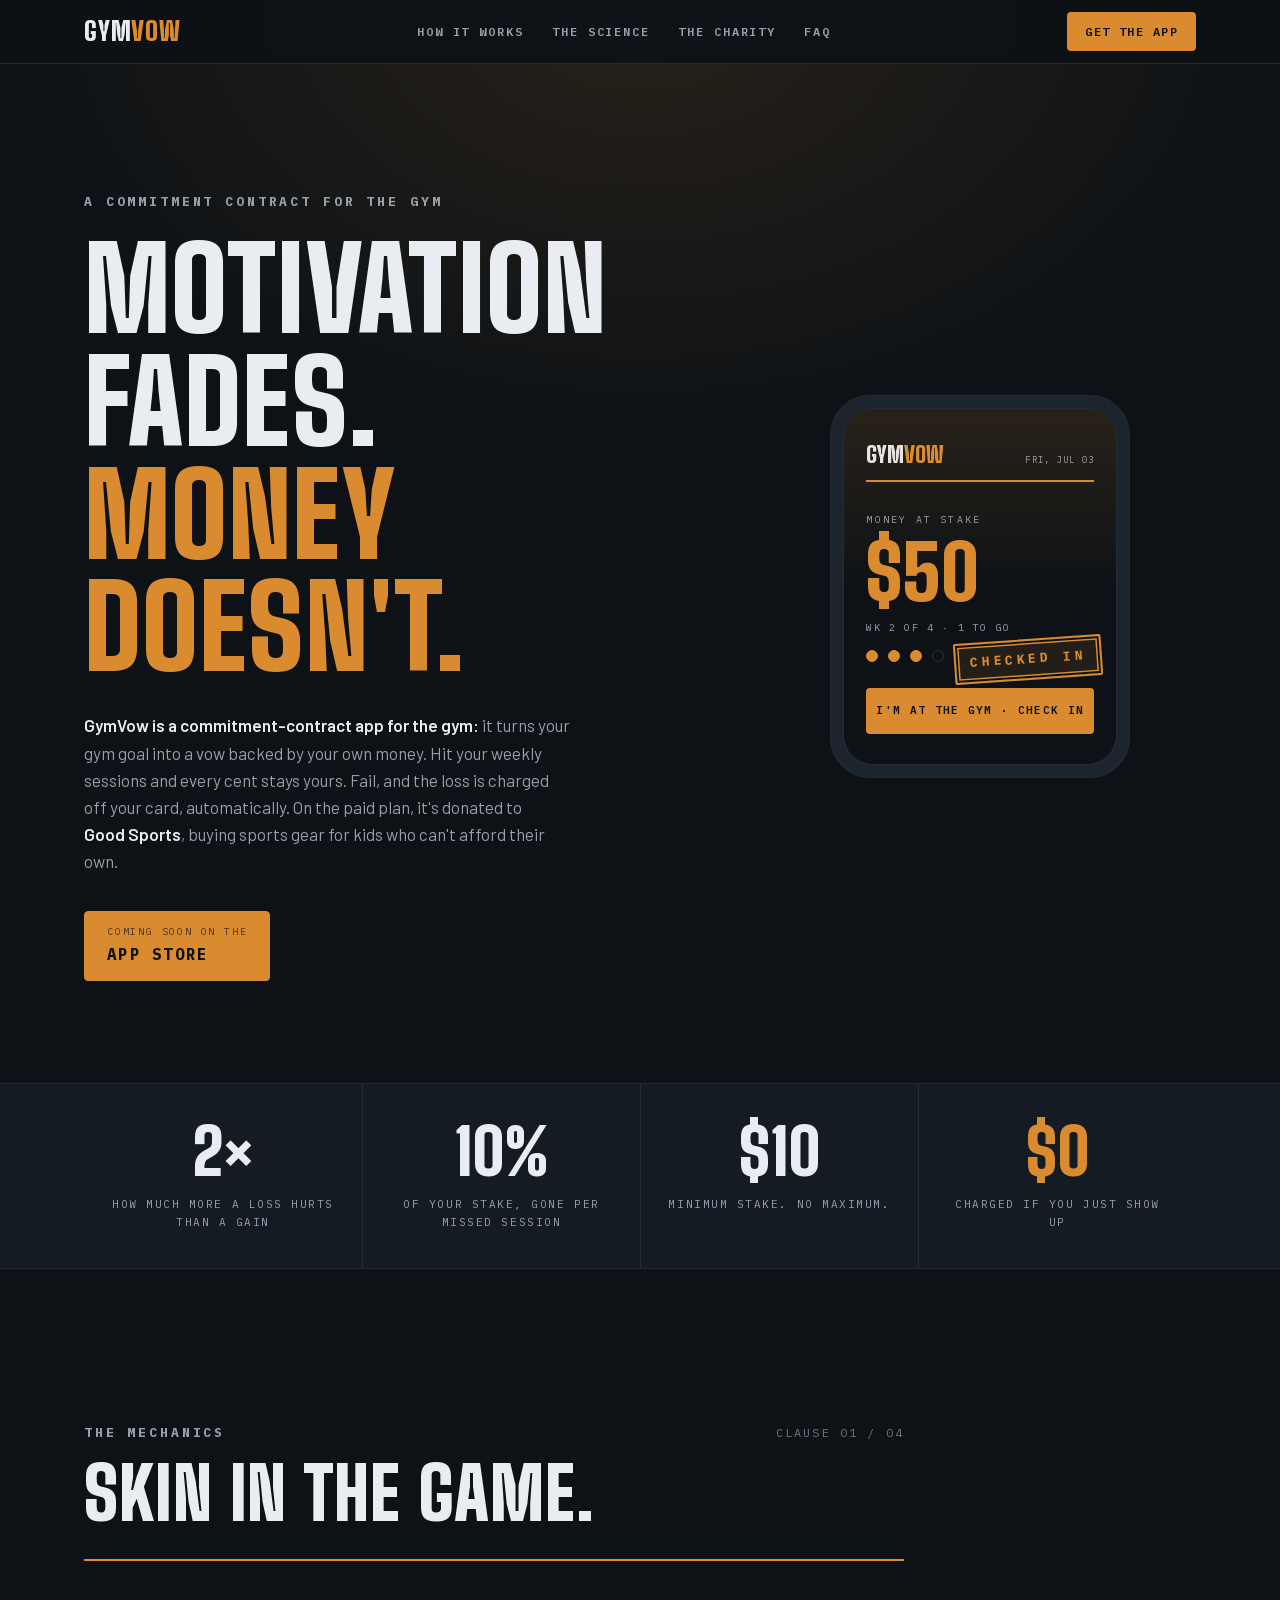
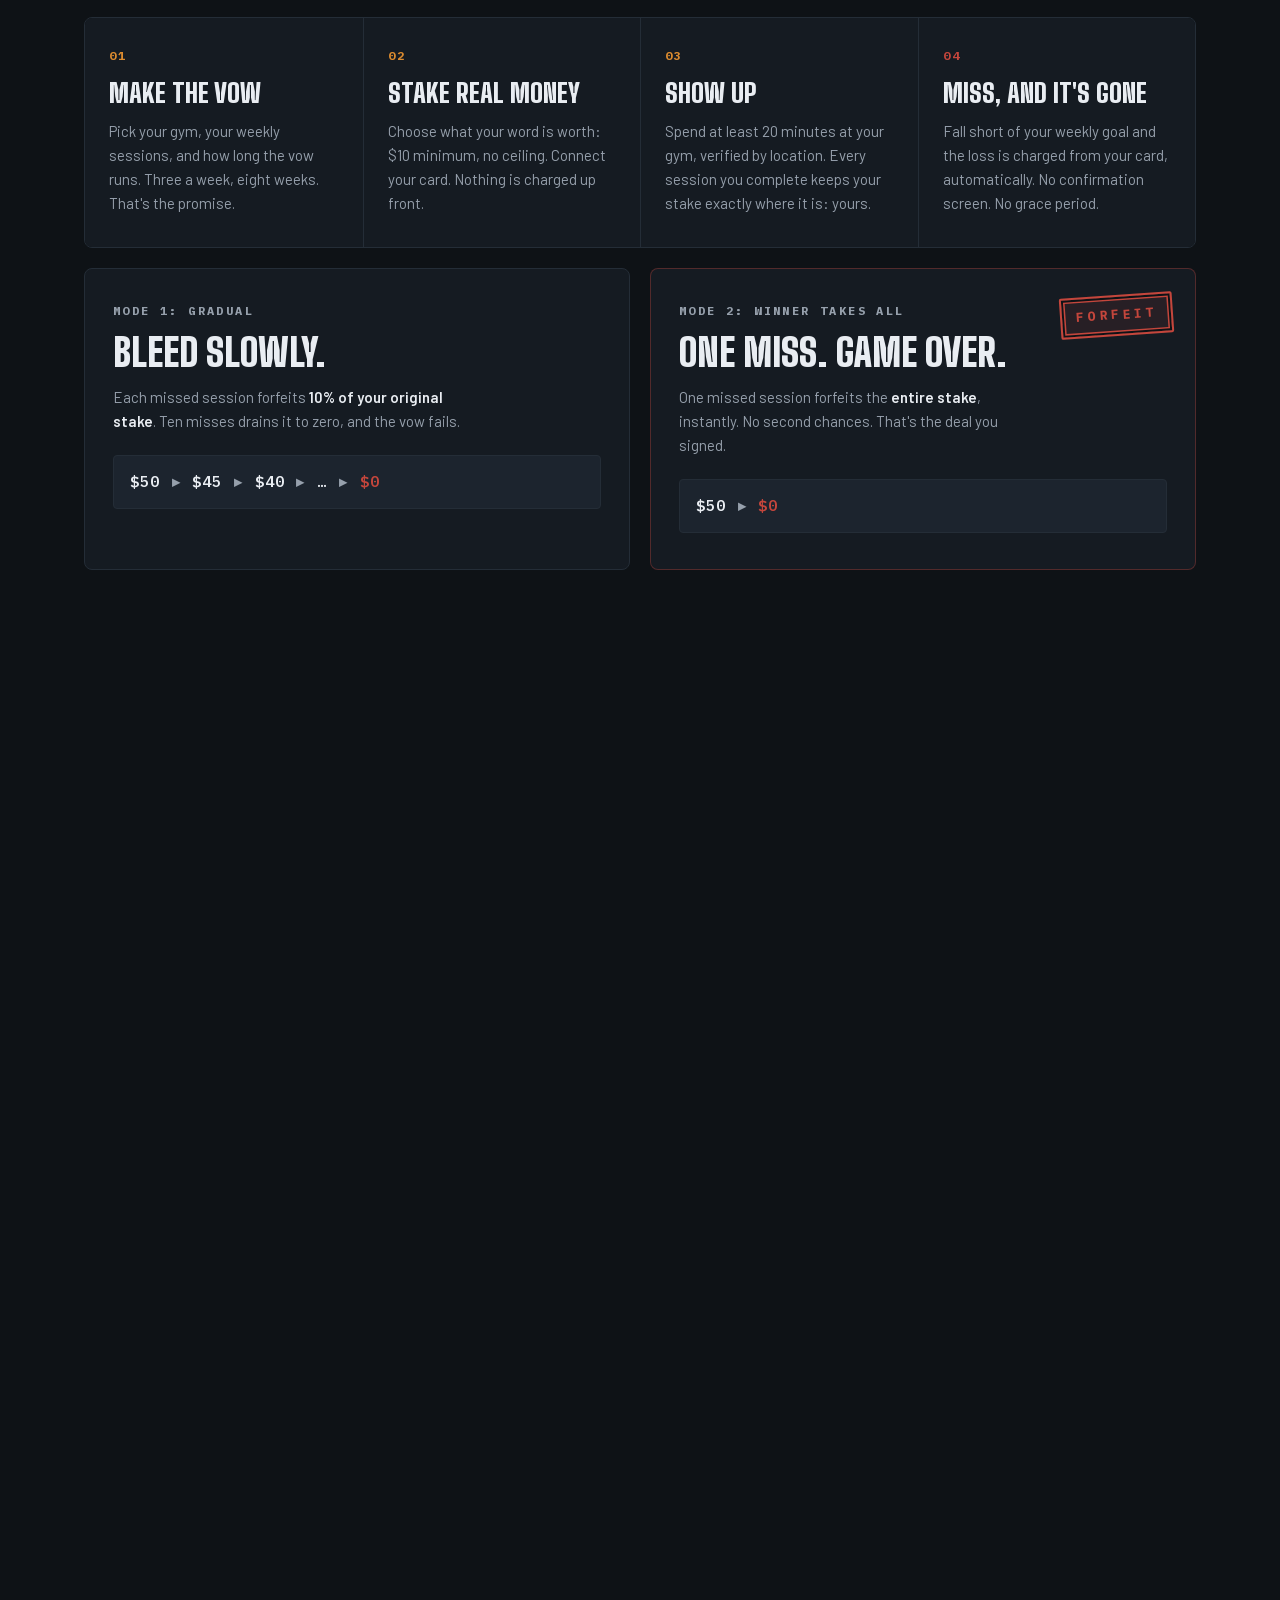
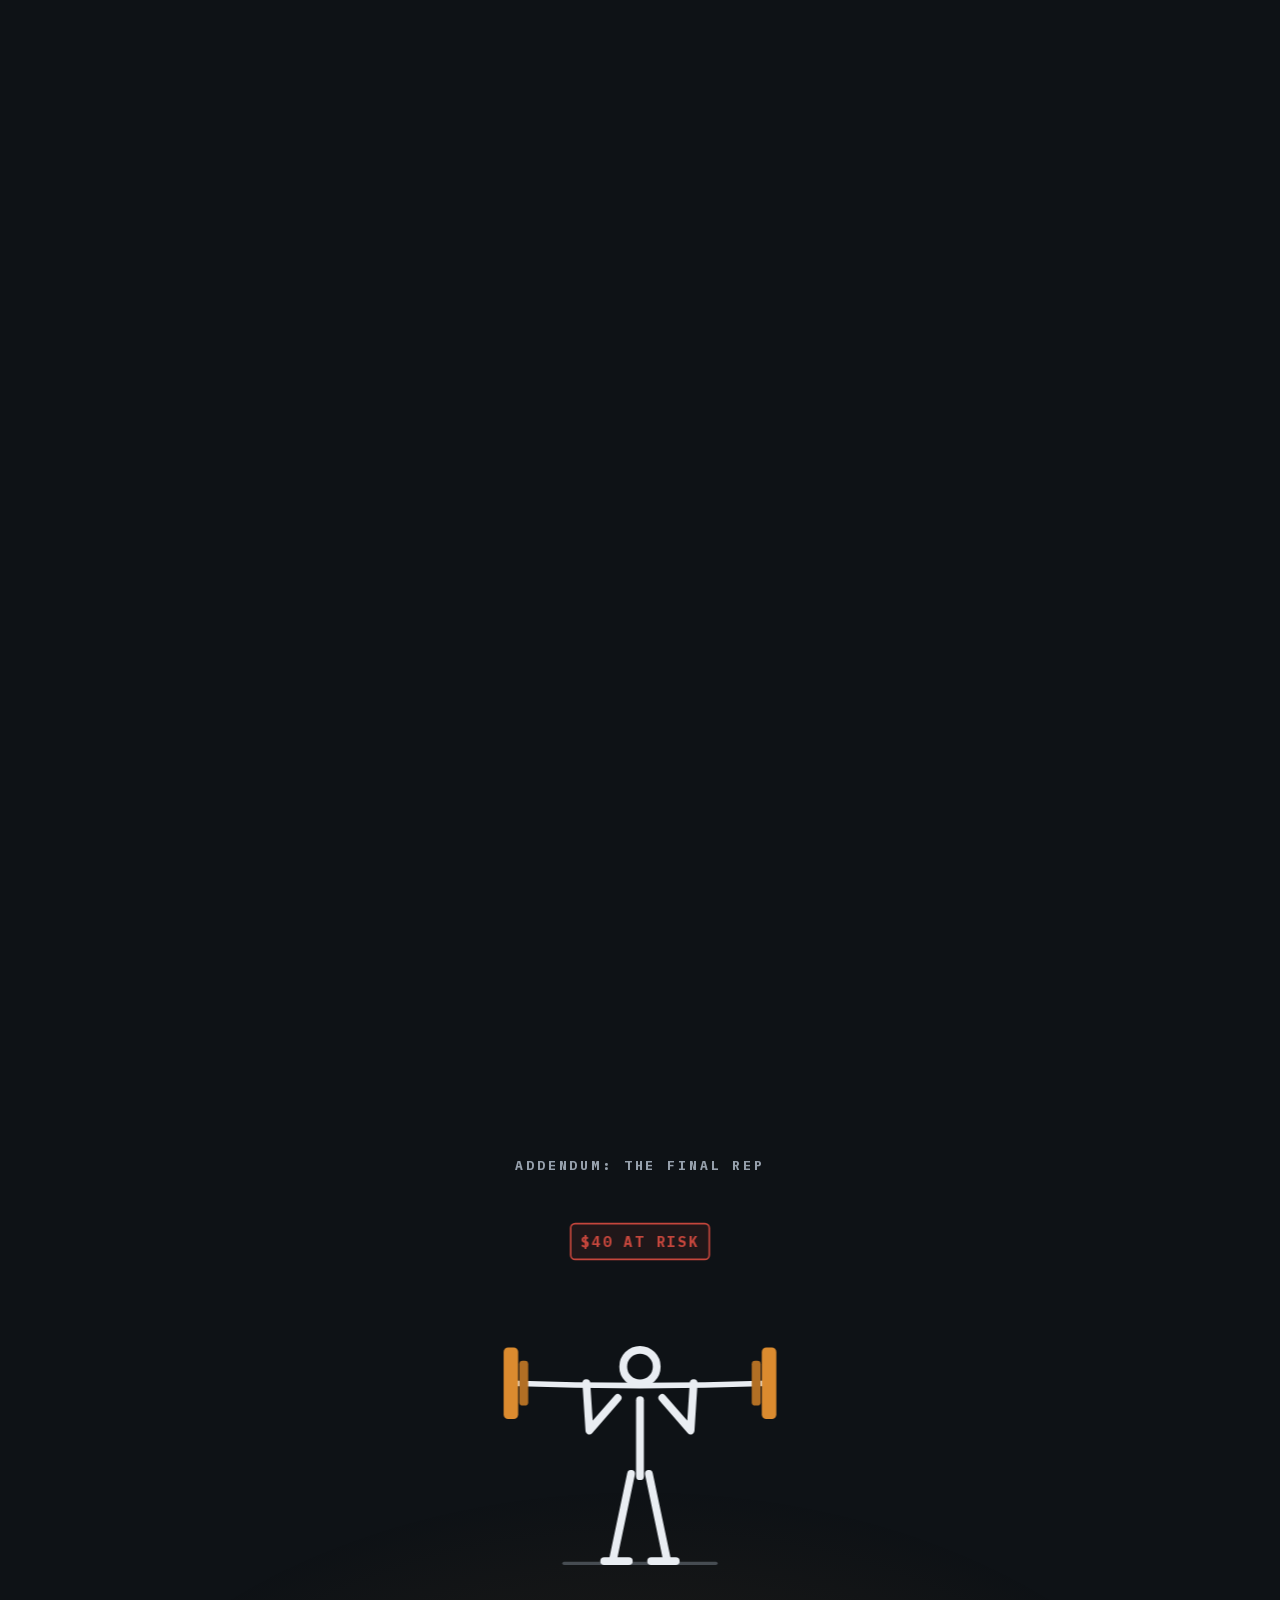
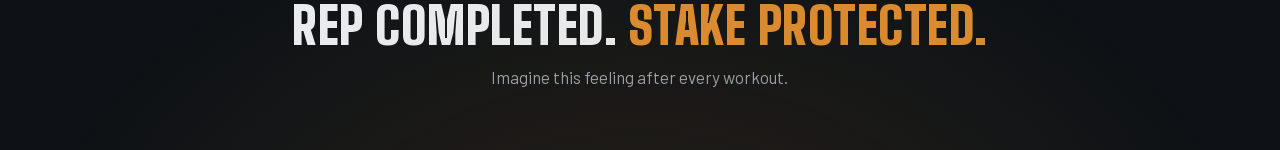
==== commit e14fcd2f: "Point site at gymvow.live domain" ====
--- a/index.html
+++ b/index.html
@@ -7,7 +7,7 @@
   <meta name="theme-color" content="#0E1216">
   <title>GymVow: Stake real money on your gym goal</title>
   <meta name="description" content="GymVow is a commitment contract for the gym: stake real money on your weekly goal, verified by time at your gym. Show up and keep every cent. Fail on the paid plan, and your stake is donated to Good Sports.">
-  <link rel="canonical" href="https://gymvow.com/">
+  <link rel="canonical" href="https://gymvow.live/">
   <link rel="icon" href="assets/favicon.svg" type="image/svg+xml">
   <link rel="apple-touch-icon" href="assets/apple-touch-icon.png">
 
@@ -16,8 +16,8 @@
   <meta property="og:site_name" content="GymVow">
   <meta property="og:title" content="GymVow: Stake real money on your gym goal">
   <meta property="og:description" content="A commitment contract for the gym: stake real money on your weekly goal. Show up and keep it. Fail on the paid plan, and it's donated to Good Sports.">
-  <meta property="og:url" content="https://gymvow.com/">
-  <meta property="og:image" content="https://gymvow.com/assets/og-image.jpg">
+  <meta property="og:url" content="https://gymvow.live/">
+  <meta property="og:image" content="https://gymvow.live/assets/og-image.jpg">
   <meta property="og:image:width" content="1200">
   <meta property="og:image:height" content="630">
   <meta property="og:image:alt" content="GymVow. Motivation fades. Money doesn't.">
@@ -25,7 +25,7 @@
   <meta name="twitter:card" content="summary_large_image">
   <meta name="twitter:title" content="GymVow: Stake real money on your gym goal">
   <meta name="twitter:description" content="A commitment contract for the gym: stake real money on your weekly goal. Show up and keep it, or lose the stake.">
-  <meta name="twitter:image" content="https://gymvow.com/assets/og-image.jpg">
+  <meta name="twitter:image" content="https://gymvow.live/assets/og-image.jpg">
   <link rel="preload" href="assets/fonts/big-shoulders-900.woff2" as="font" type="font/woff2" crossorigin>
   <link rel="preload" href="assets/fonts/barlow-400.woff2" as="font" type="font/woff2" crossorigin>
   <link rel="preload" href="assets/fonts/plex-mono-700.woff2" as="font" type="font/woff2" crossorigin>
@@ -38,19 +38,19 @@
     "@graph": [
       {
         "@type": "Organization",
-        "@id": "https://gymvow.com/#org",
+        "@id": "https://gymvow.live/#org",
         "name": "GymVow",
-        "url": "https://gymvow.com/",
+        "url": "https://gymvow.live/",
         "description": "GymVow is an iOS commitment-contract app for the gym that lets you stake real money on your weekly workout goal, verified by location. On the paid plan, forfeited stakes are donated to the Good Sports charity.",
-        "logo": "https://gymvow.com/assets/favicon.svg"
+        "logo": "https://gymvow.live/assets/favicon.svg"
       },
       {
         "@type": "WebSite",
-        "@id": "https://gymvow.com/#website",
-        "url": "https://gymvow.com/",
+        "@id": "https://gymvow.live/#website",
+        "url": "https://gymvow.live/",
         "name": "GymVow",
         "description": "A commitment contract for the gym: stake real money on your weekly goal.",
-        "publisher": { "@id": "https://gymvow.com/#org" },
+        "publisher": { "@id": "https://gymvow.live/#org" },
         "dateModified": "2026-07-14"
       },
       {
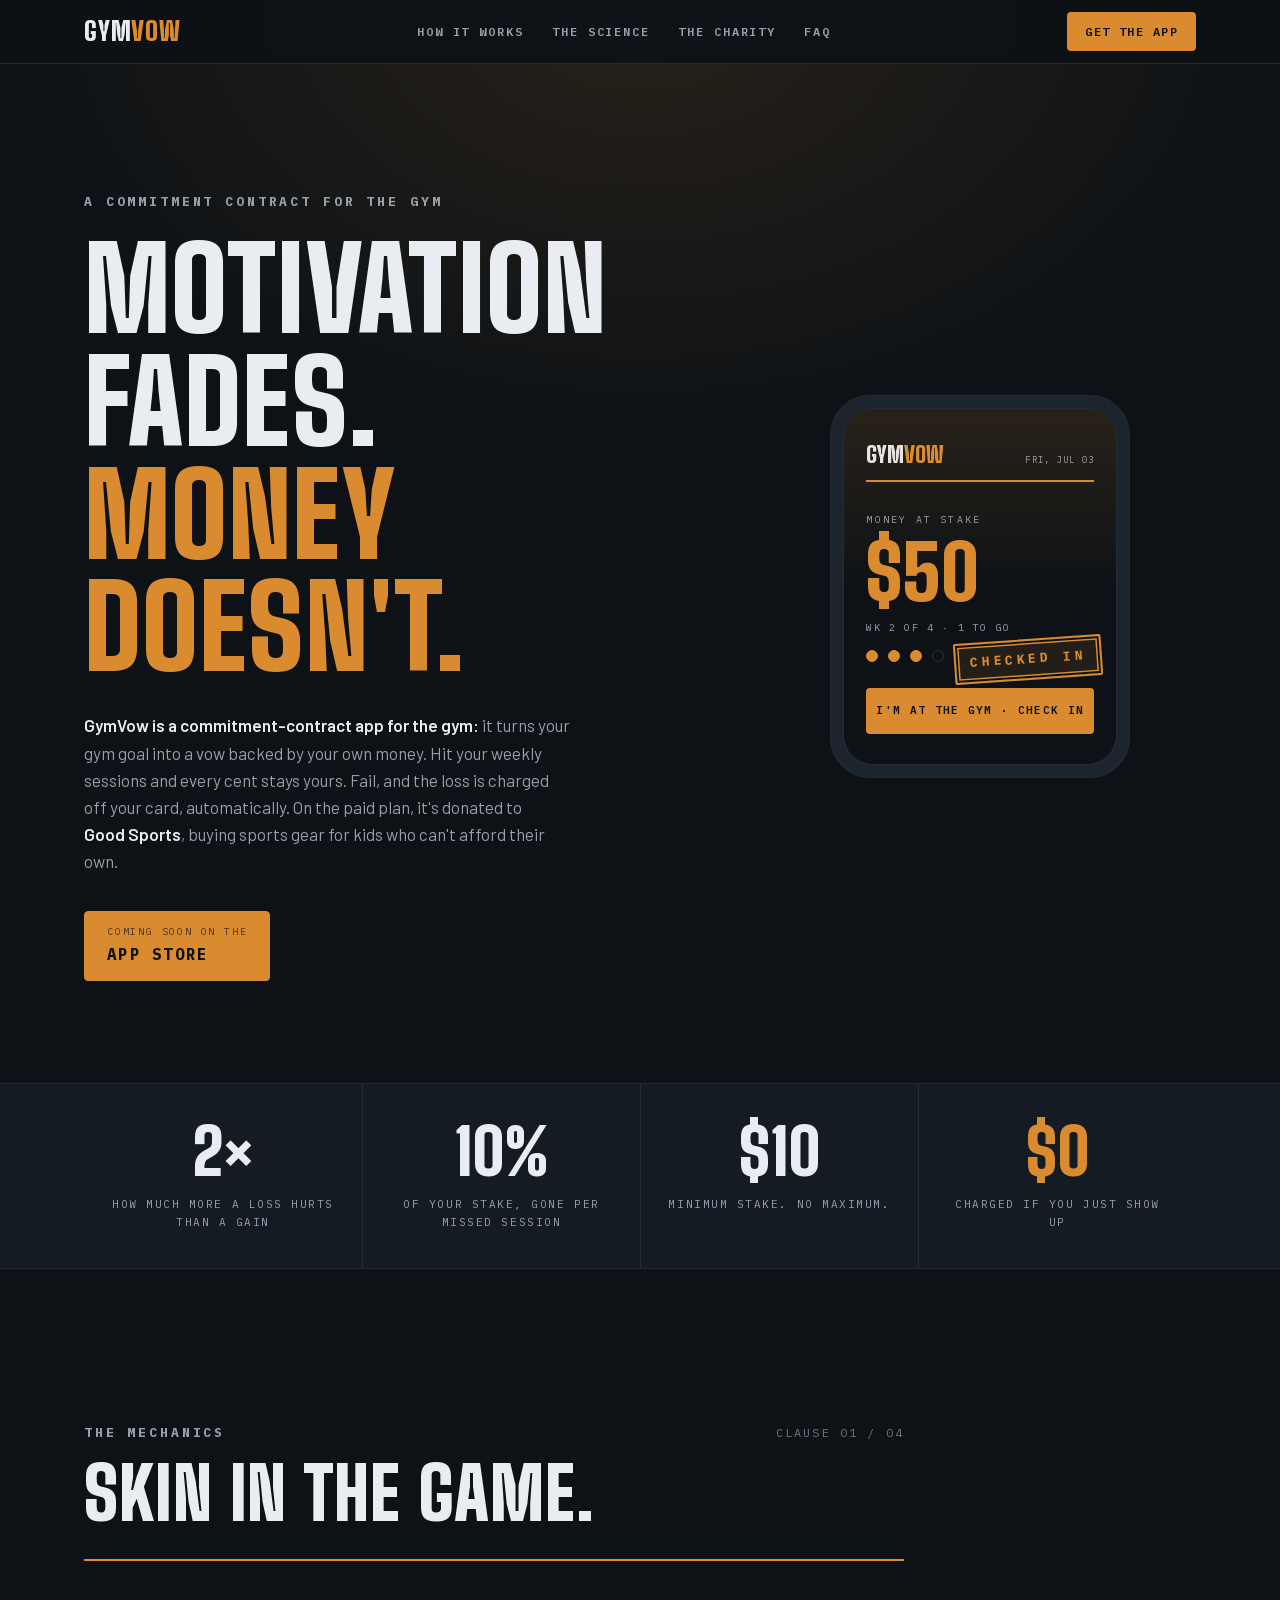
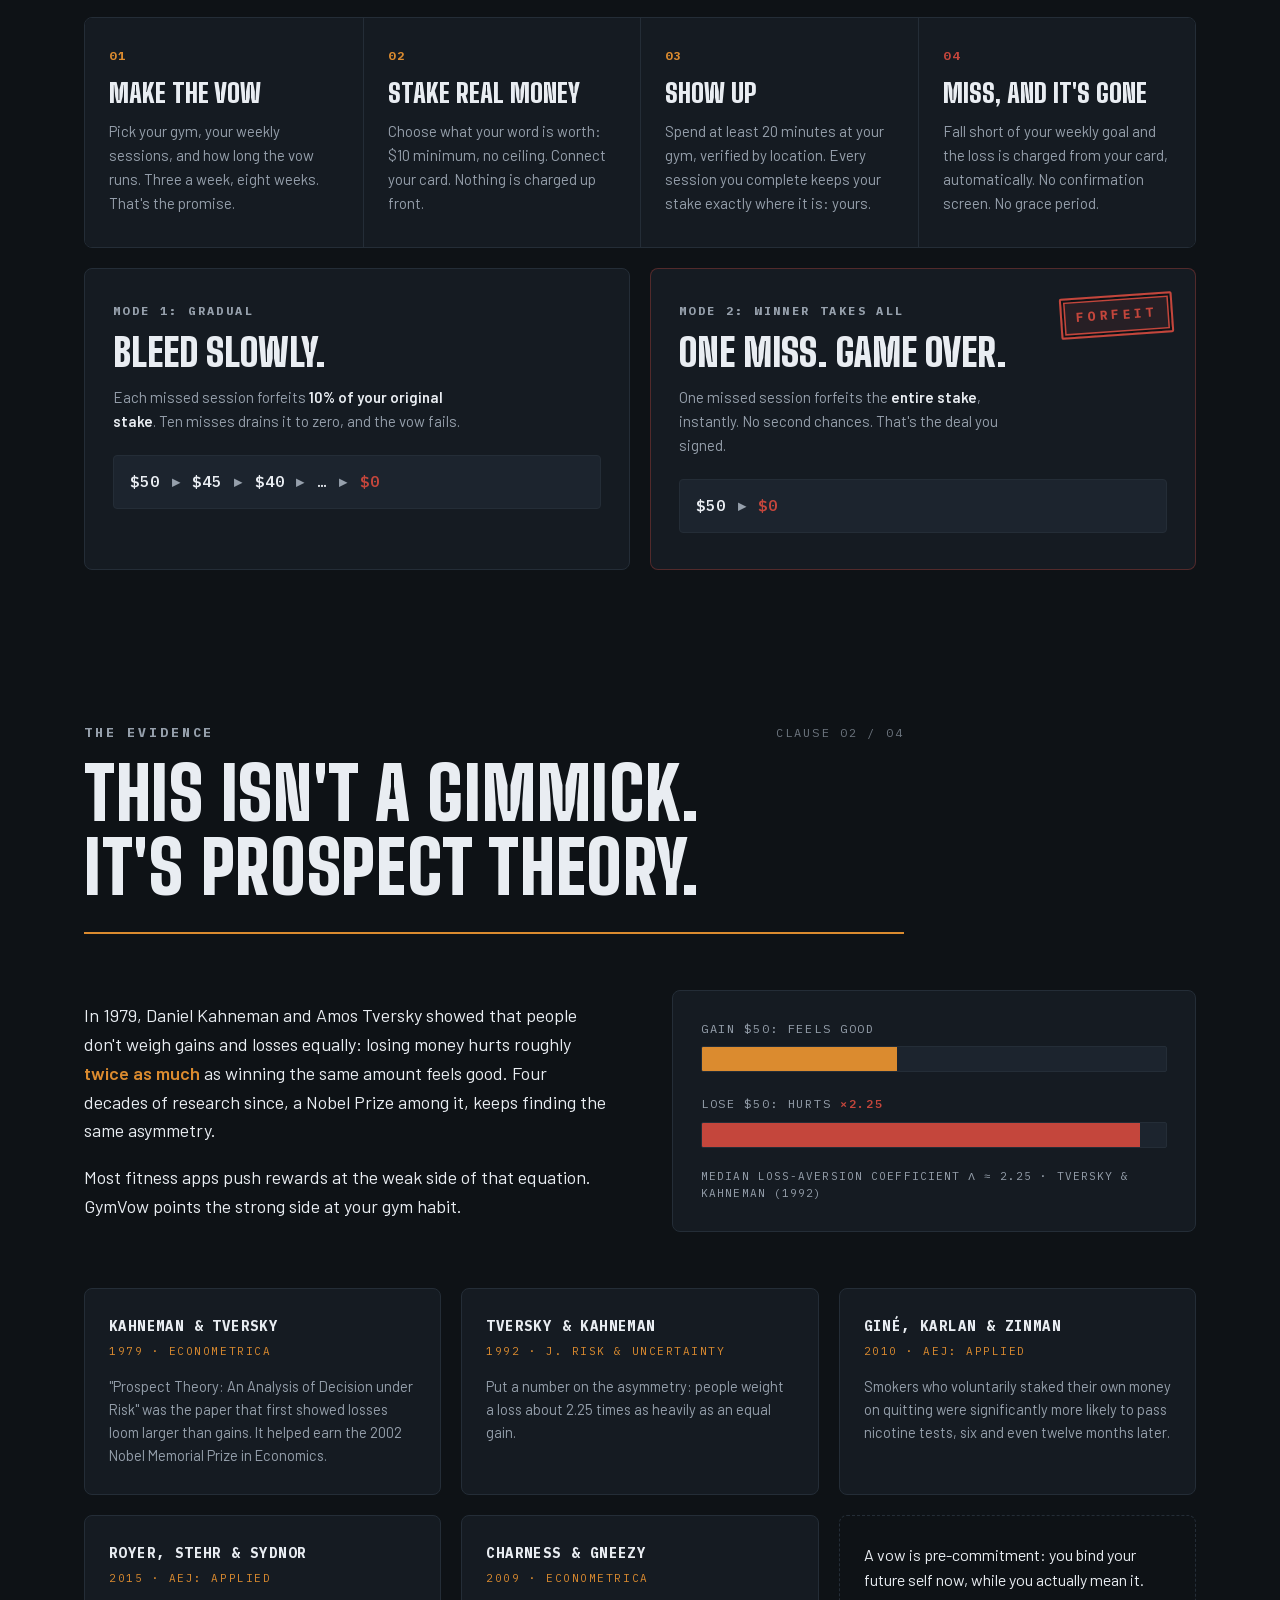
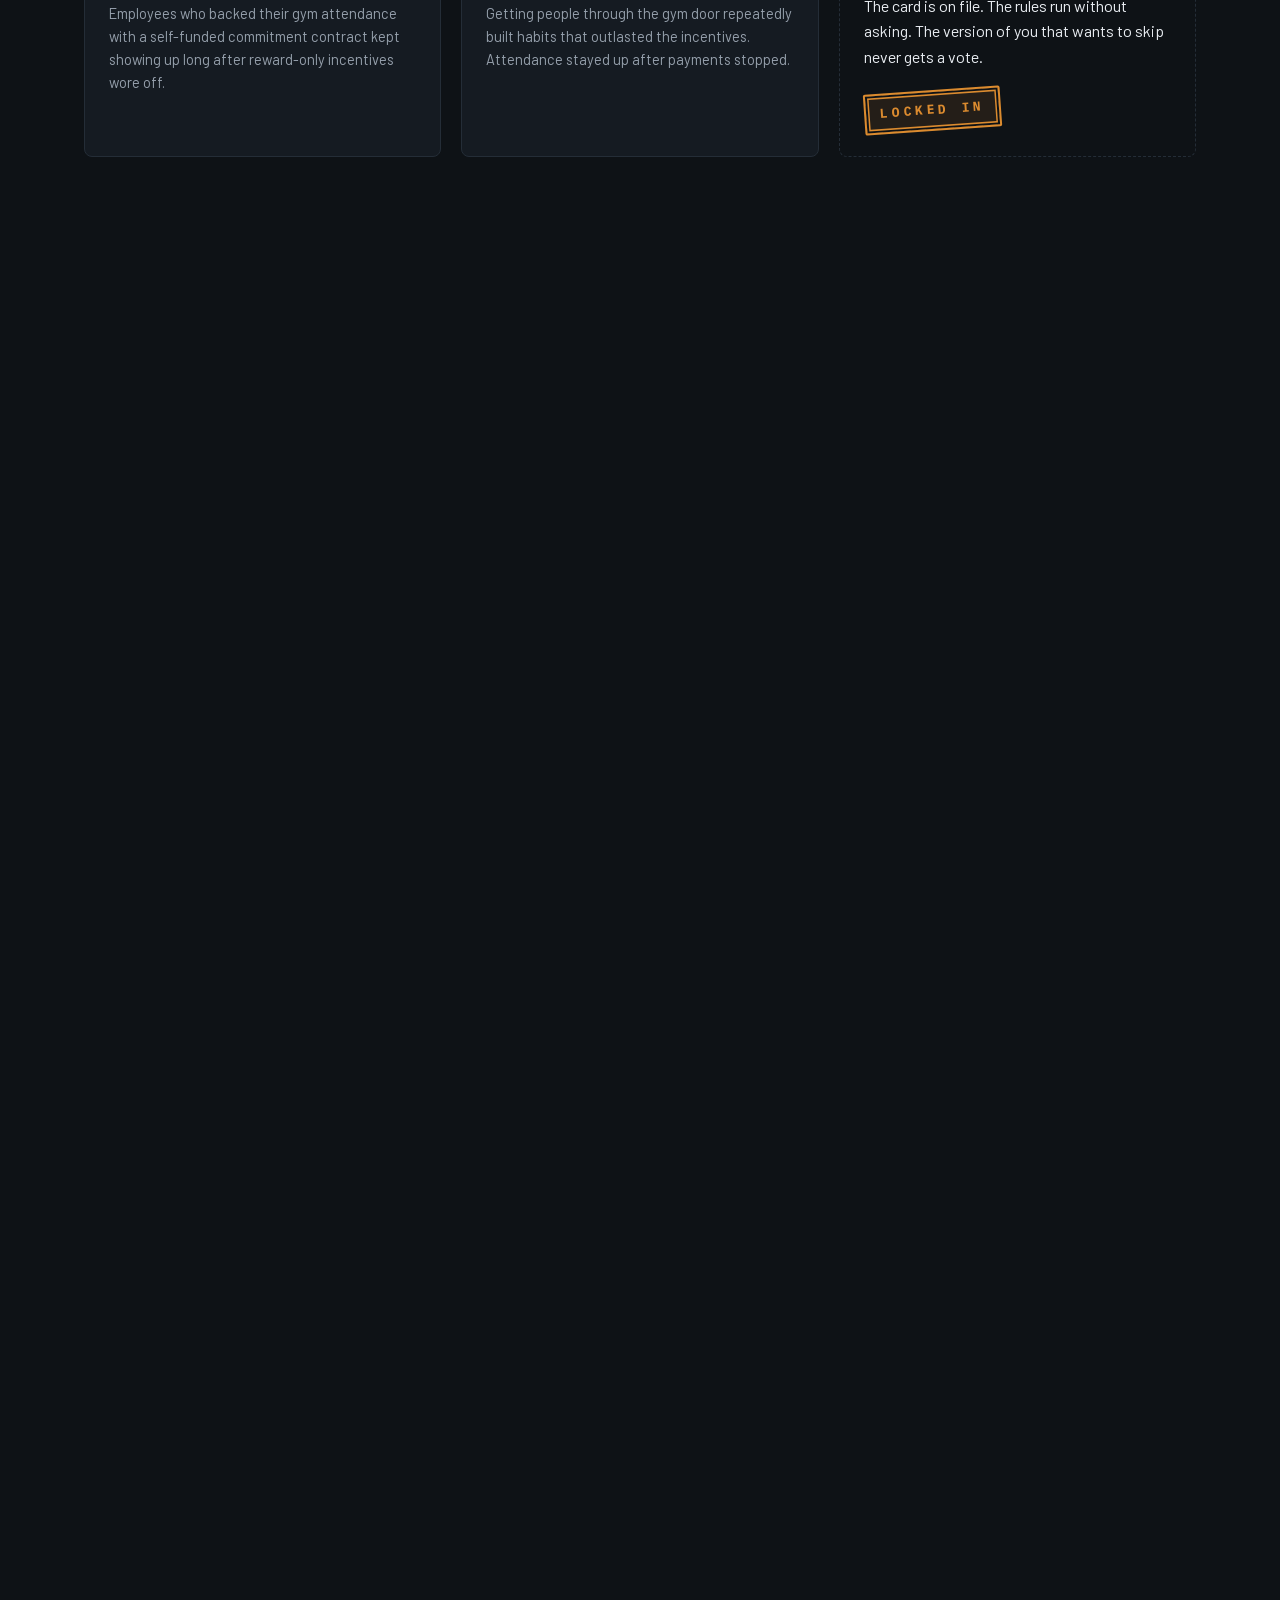
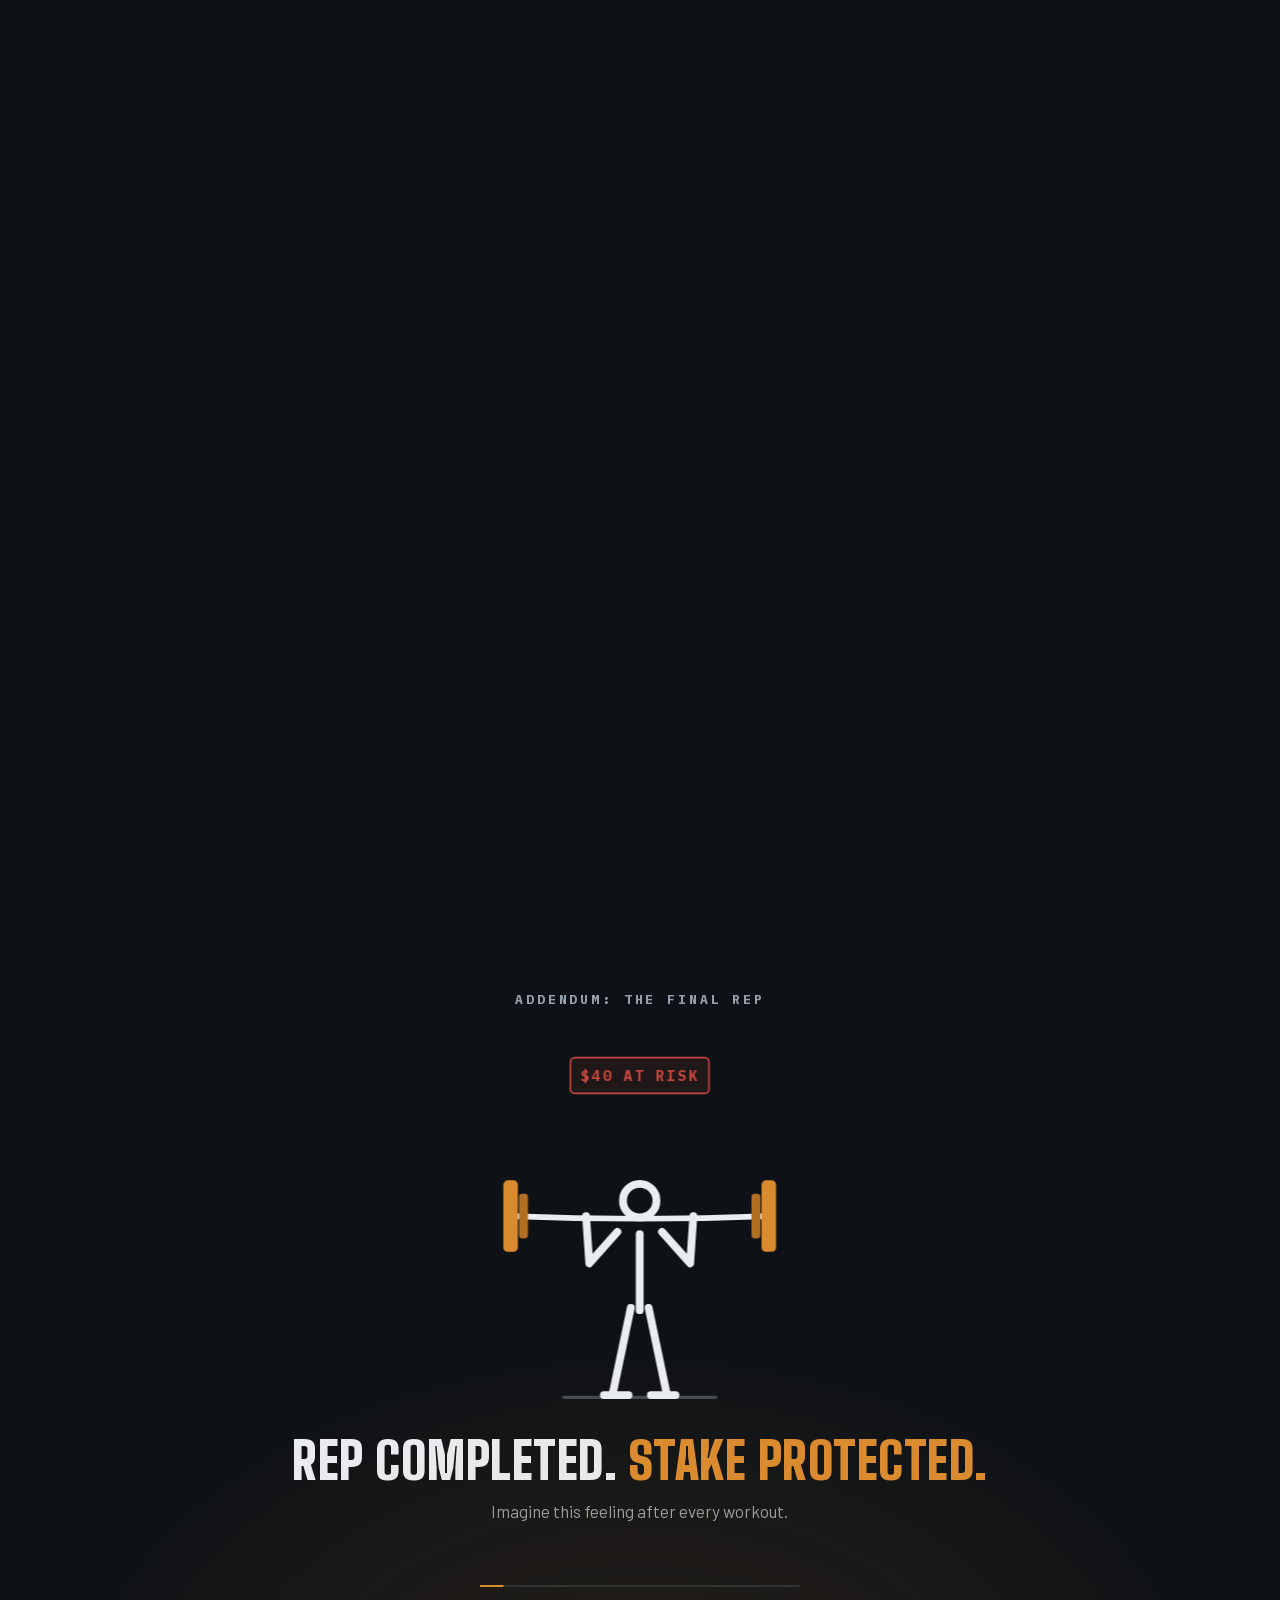
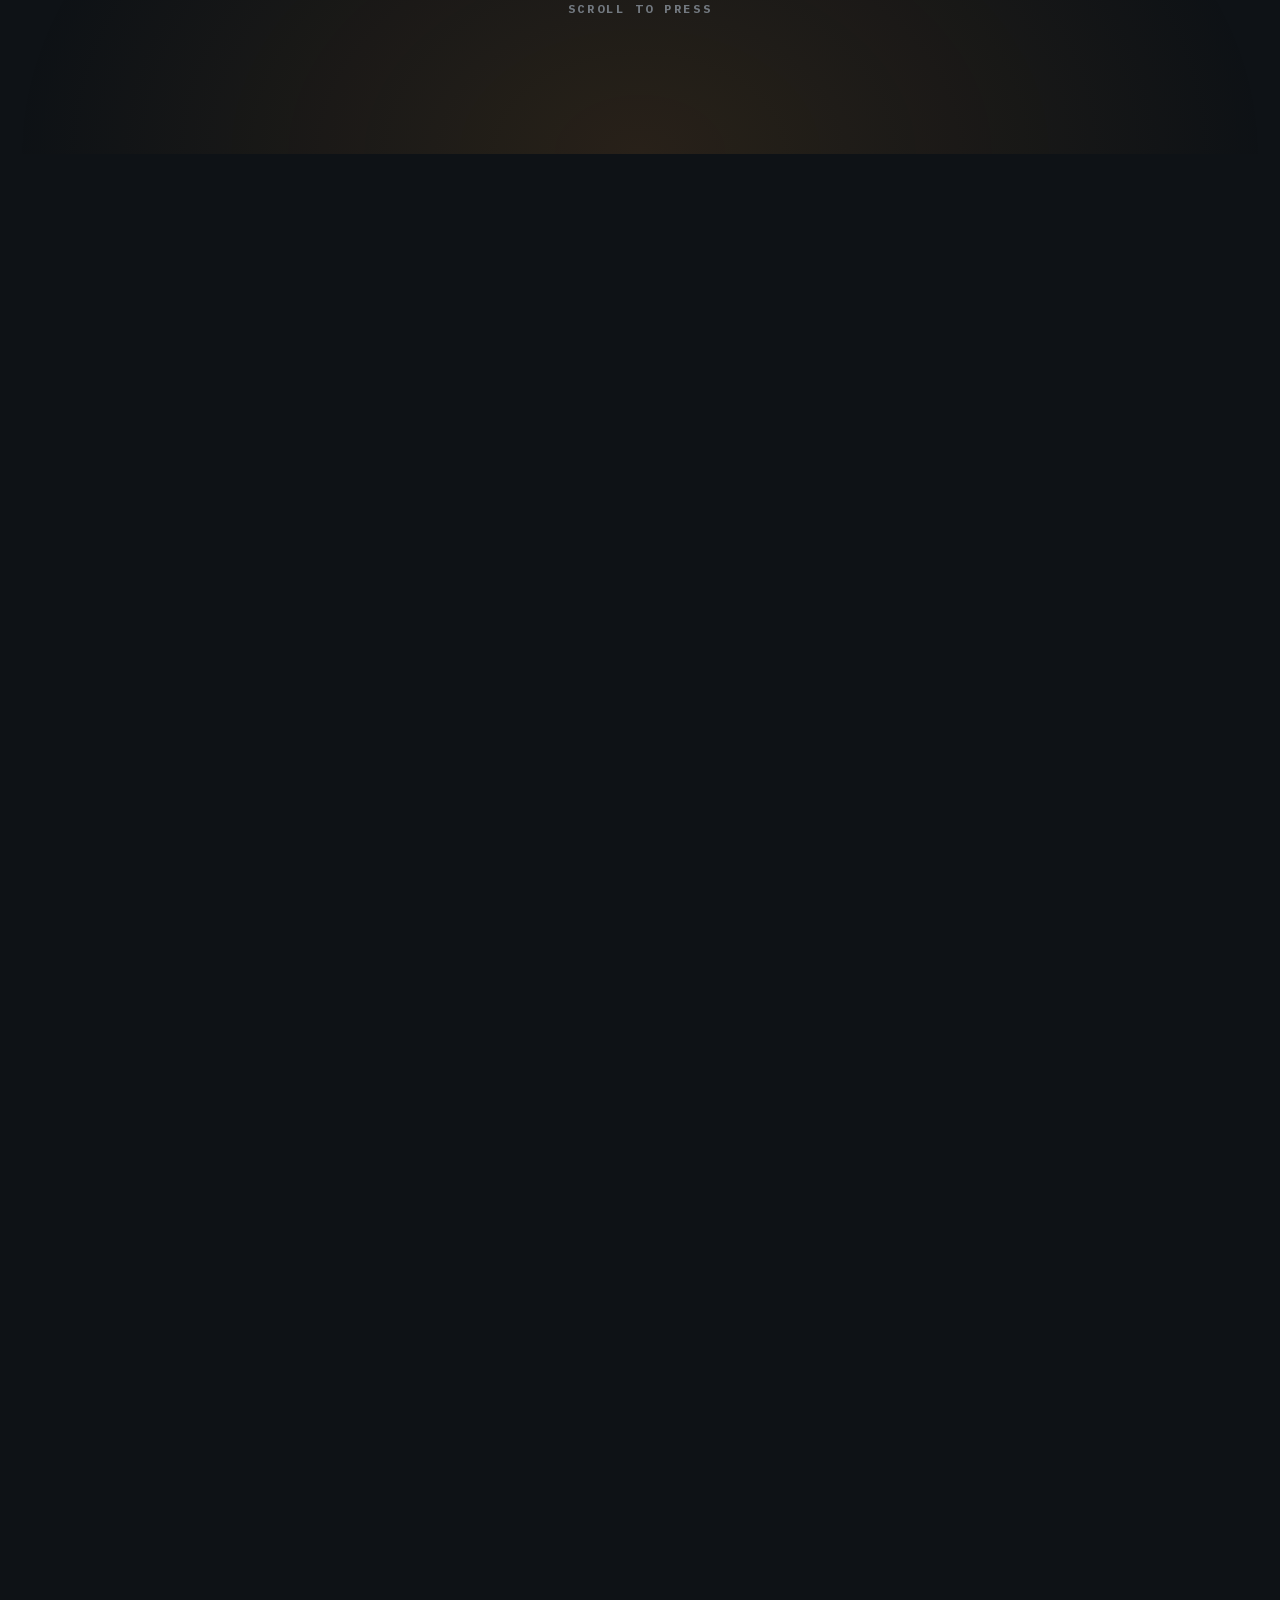
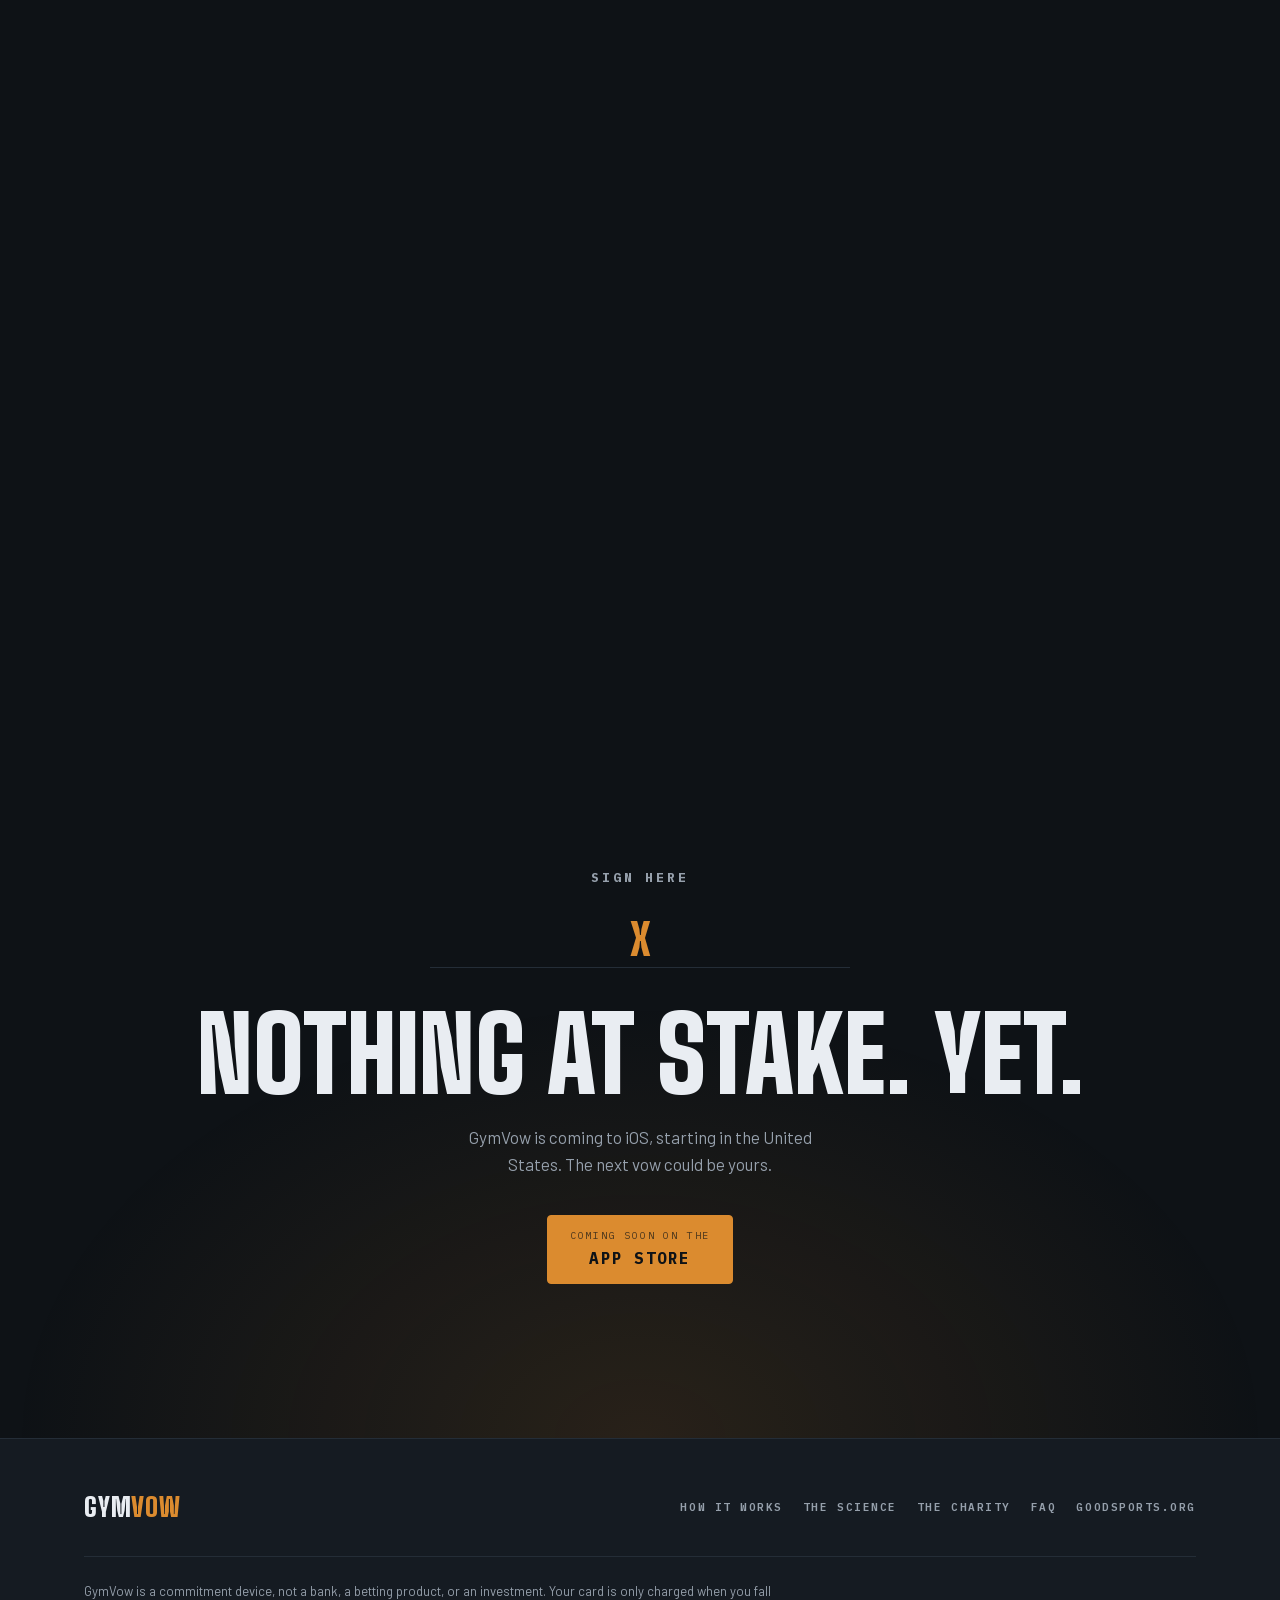
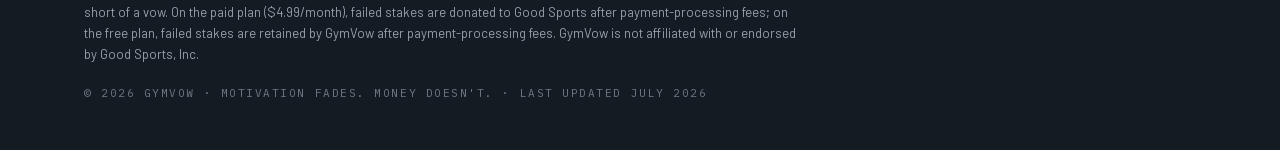
==== commit 78bcafec: "Point site at gymvow.me domain" ====
--- a/index.html
+++ b/index.html
@@ -7,7 +7,7 @@
   <meta name="theme-color" content="#0E1216">
   <title>GymVow: Stake real money on your gym goal</title>
   <meta name="description" content="GymVow is a commitment contract for the gym: stake real money on your weekly goal, verified by time at your gym. Show up and keep every cent. Fail on the paid plan, and your stake is donated to Good Sports.">
-  <link rel="canonical" href="https://gymvow.live/">
+  <link rel="canonical" href="https://gymvow.me/">
   <link rel="icon" href="assets/favicon.svg" type="image/svg+xml">
   <link rel="apple-touch-icon" href="assets/apple-touch-icon.png">
 
@@ -16,8 +16,8 @@
   <meta property="og:site_name" content="GymVow">
   <meta property="og:title" content="GymVow: Stake real money on your gym goal">
   <meta property="og:description" content="A commitment contract for the gym: stake real money on your weekly goal. Show up and keep it. Fail on the paid plan, and it's donated to Good Sports.">
-  <meta property="og:url" content="https://gymvow.live/">
-  <meta property="og:image" content="https://gymvow.live/assets/og-image.jpg">
+  <meta property="og:url" content="https://gymvow.me/">
+  <meta property="og:image" content="https://gymvow.me/assets/og-image.jpg">
   <meta property="og:image:width" content="1200">
   <meta property="og:image:height" content="630">
   <meta property="og:image:alt" content="GymVow. Motivation fades. Money doesn't.">
@@ -25,7 +25,7 @@
   <meta name="twitter:card" content="summary_large_image">
   <meta name="twitter:title" content="GymVow: Stake real money on your gym goal">
   <meta name="twitter:description" content="A commitment contract for the gym: stake real money on your weekly goal. Show up and keep it, or lose the stake.">
-  <meta name="twitter:image" content="https://gymvow.live/assets/og-image.jpg">
+  <meta name="twitter:image" content="https://gymvow.me/assets/og-image.jpg">
   <link rel="preload" href="assets/fonts/big-shoulders-900.woff2" as="font" type="font/woff2" crossorigin>
   <link rel="preload" href="assets/fonts/barlow-400.woff2" as="font" type="font/woff2" crossorigin>
   <link rel="preload" href="assets/fonts/plex-mono-700.woff2" as="font" type="font/woff2" crossorigin>
@@ -38,19 +38,19 @@
     "@graph": [
       {
         "@type": "Organization",
-        "@id": "https://gymvow.live/#org",
+        "@id": "https://gymvow.me/#org",
         "name": "GymVow",
-        "url": "https://gymvow.live/",
+        "url": "https://gymvow.me/",
         "description": "GymVow is an iOS commitment-contract app for the gym that lets you stake real money on your weekly workout goal, verified by location. On the paid plan, forfeited stakes are donated to the Good Sports charity.",
-        "logo": "https://gymvow.live/assets/favicon.svg"
+        "logo": "https://gymvow.me/assets/favicon.svg"
       },
       {
         "@type": "WebSite",
-        "@id": "https://gymvow.live/#website",
-        "url": "https://gymvow.live/",
+        "@id": "https://gymvow.me/#website",
+        "url": "https://gymvow.me/",
         "name": "GymVow",
         "description": "A commitment contract for the gym: stake real money on your weekly goal.",
-        "publisher": { "@id": "https://gymvow.live/#org" },
+        "publisher": { "@id": "https://gymvow.me/#org" },
         "dateModified": "2026-07-14"
       },
       {
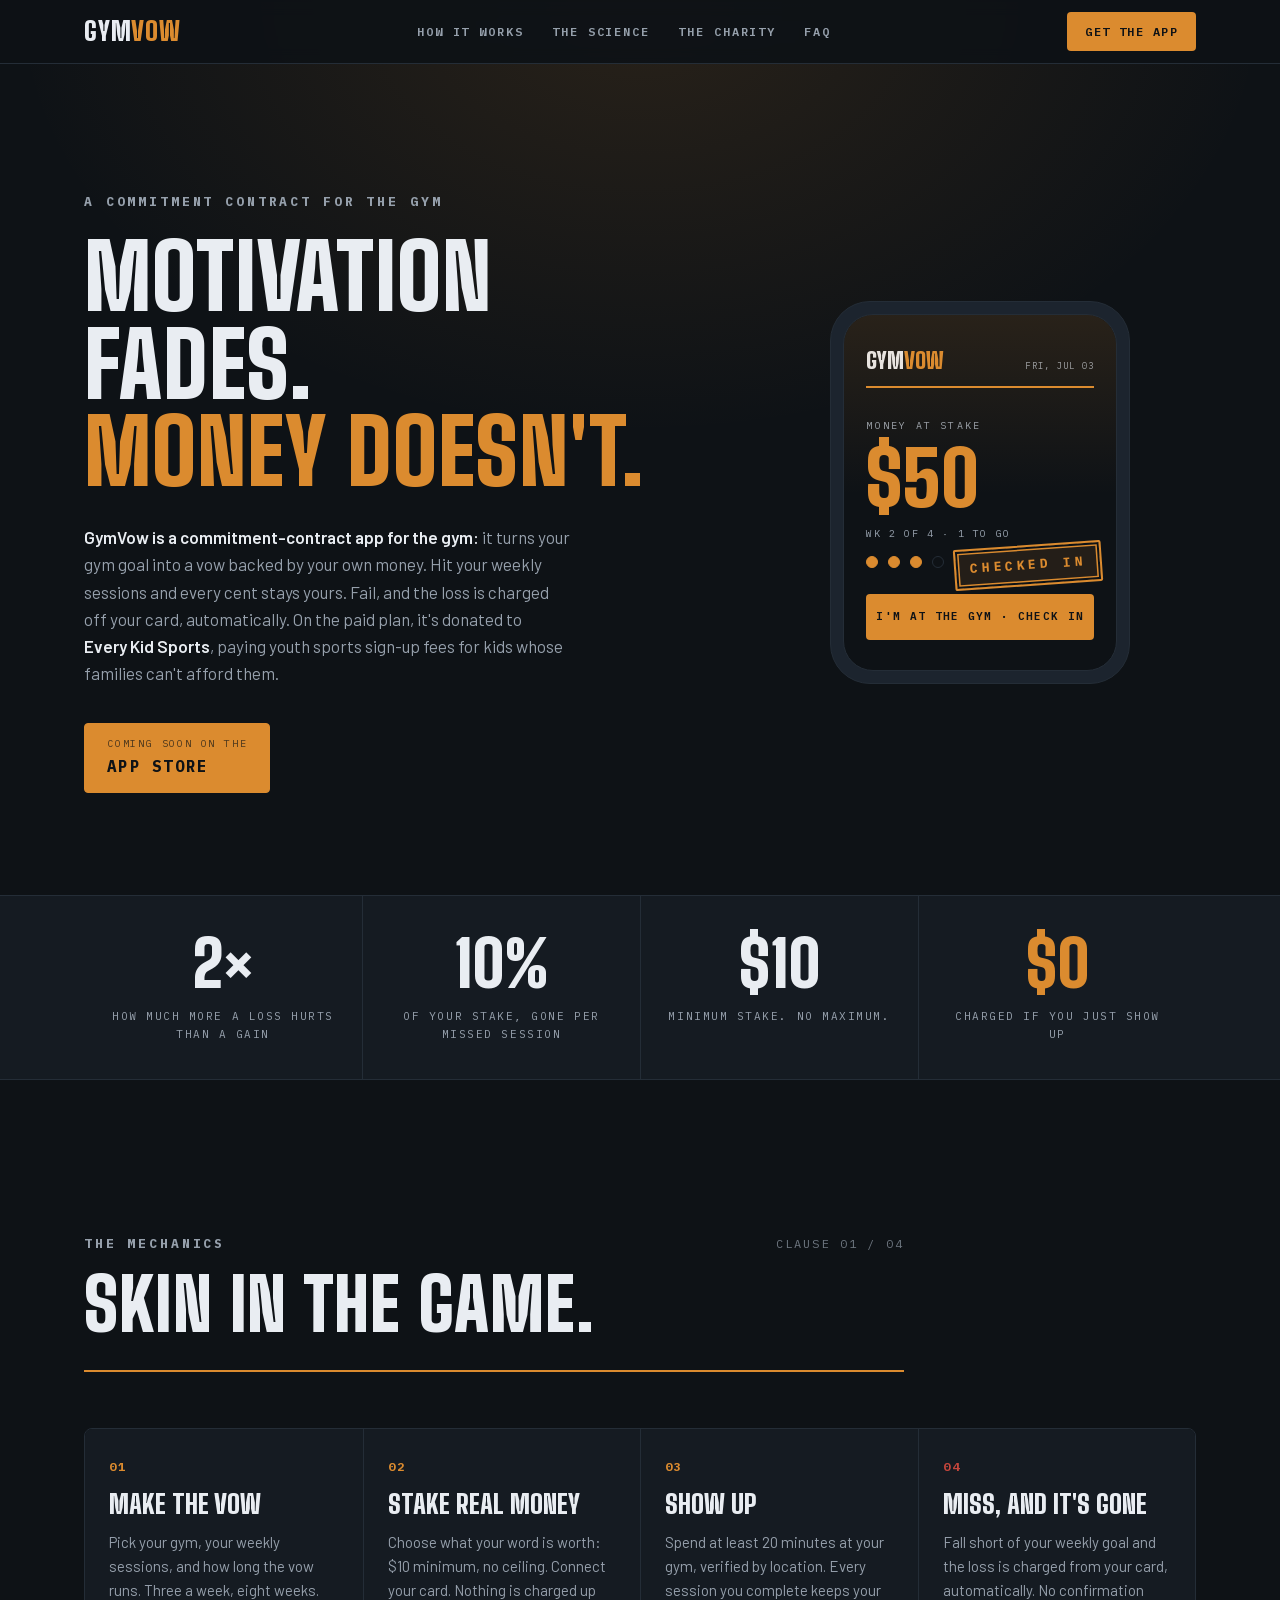
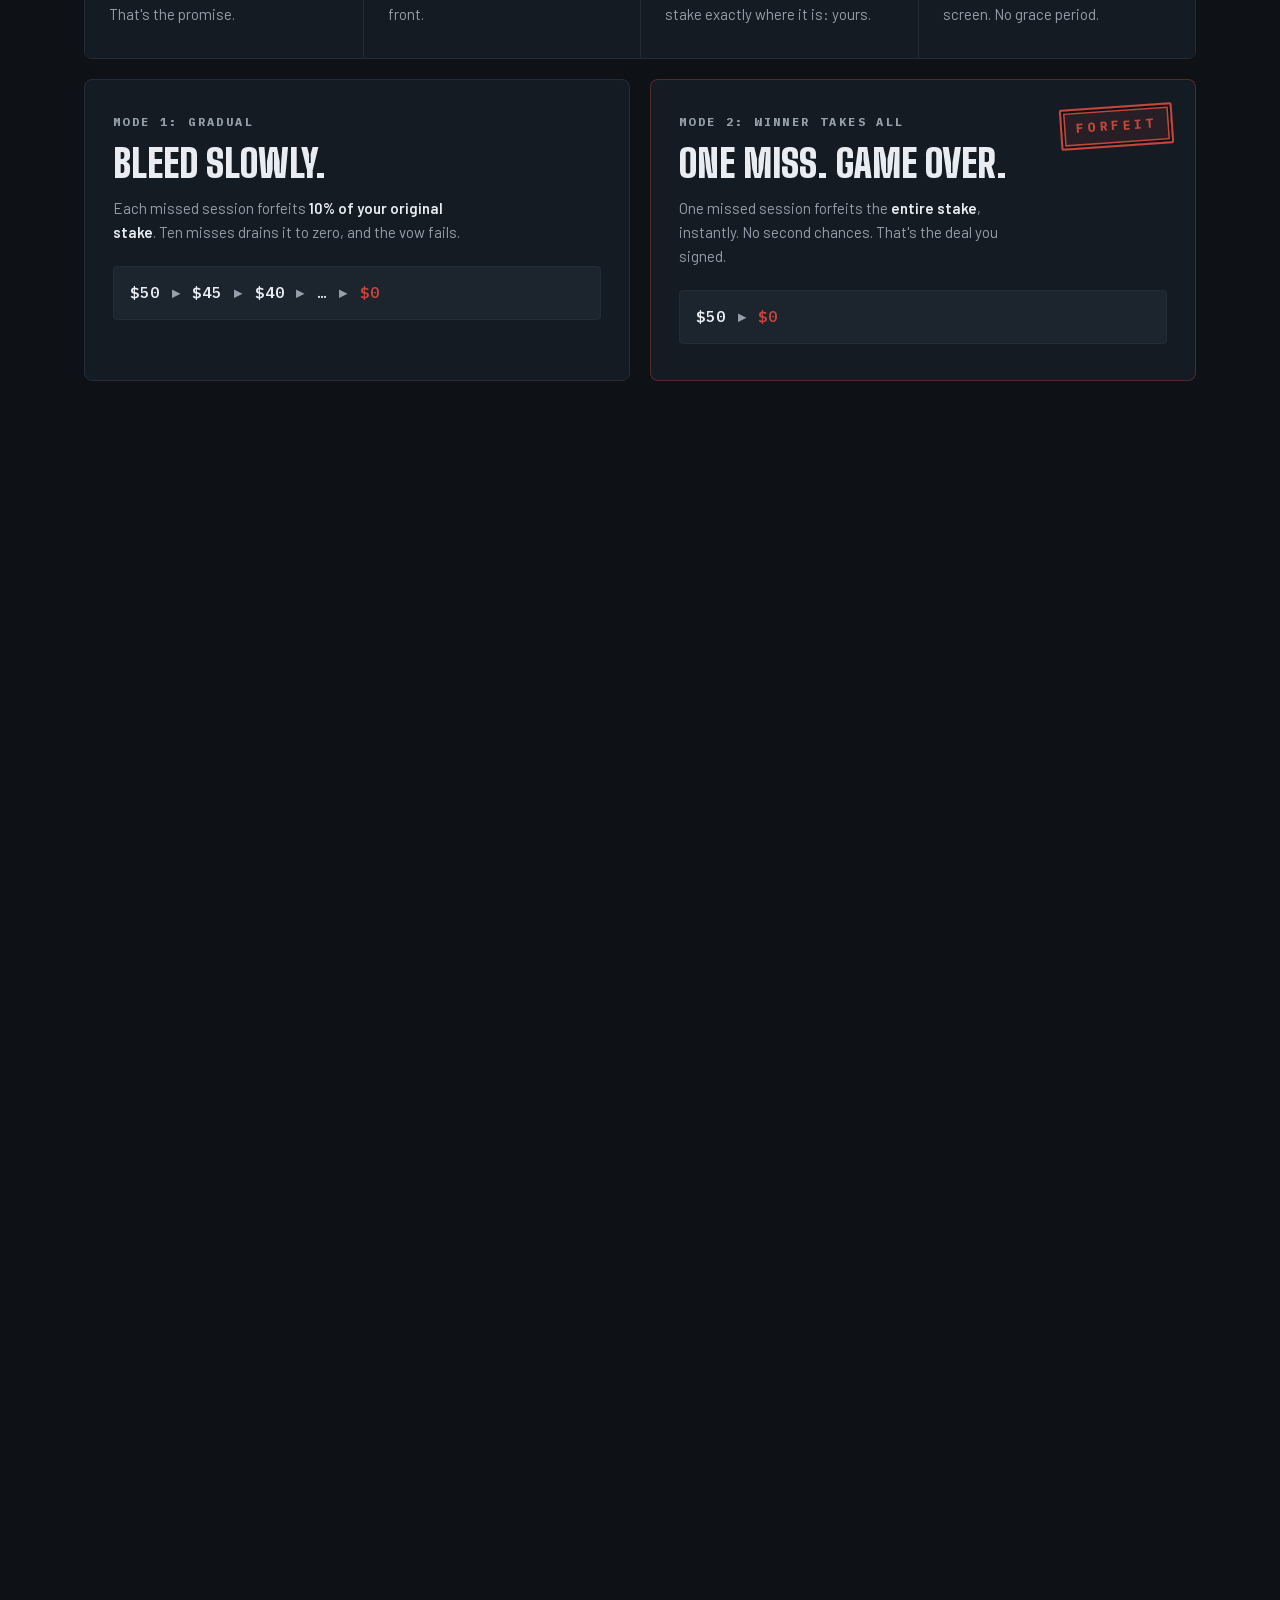
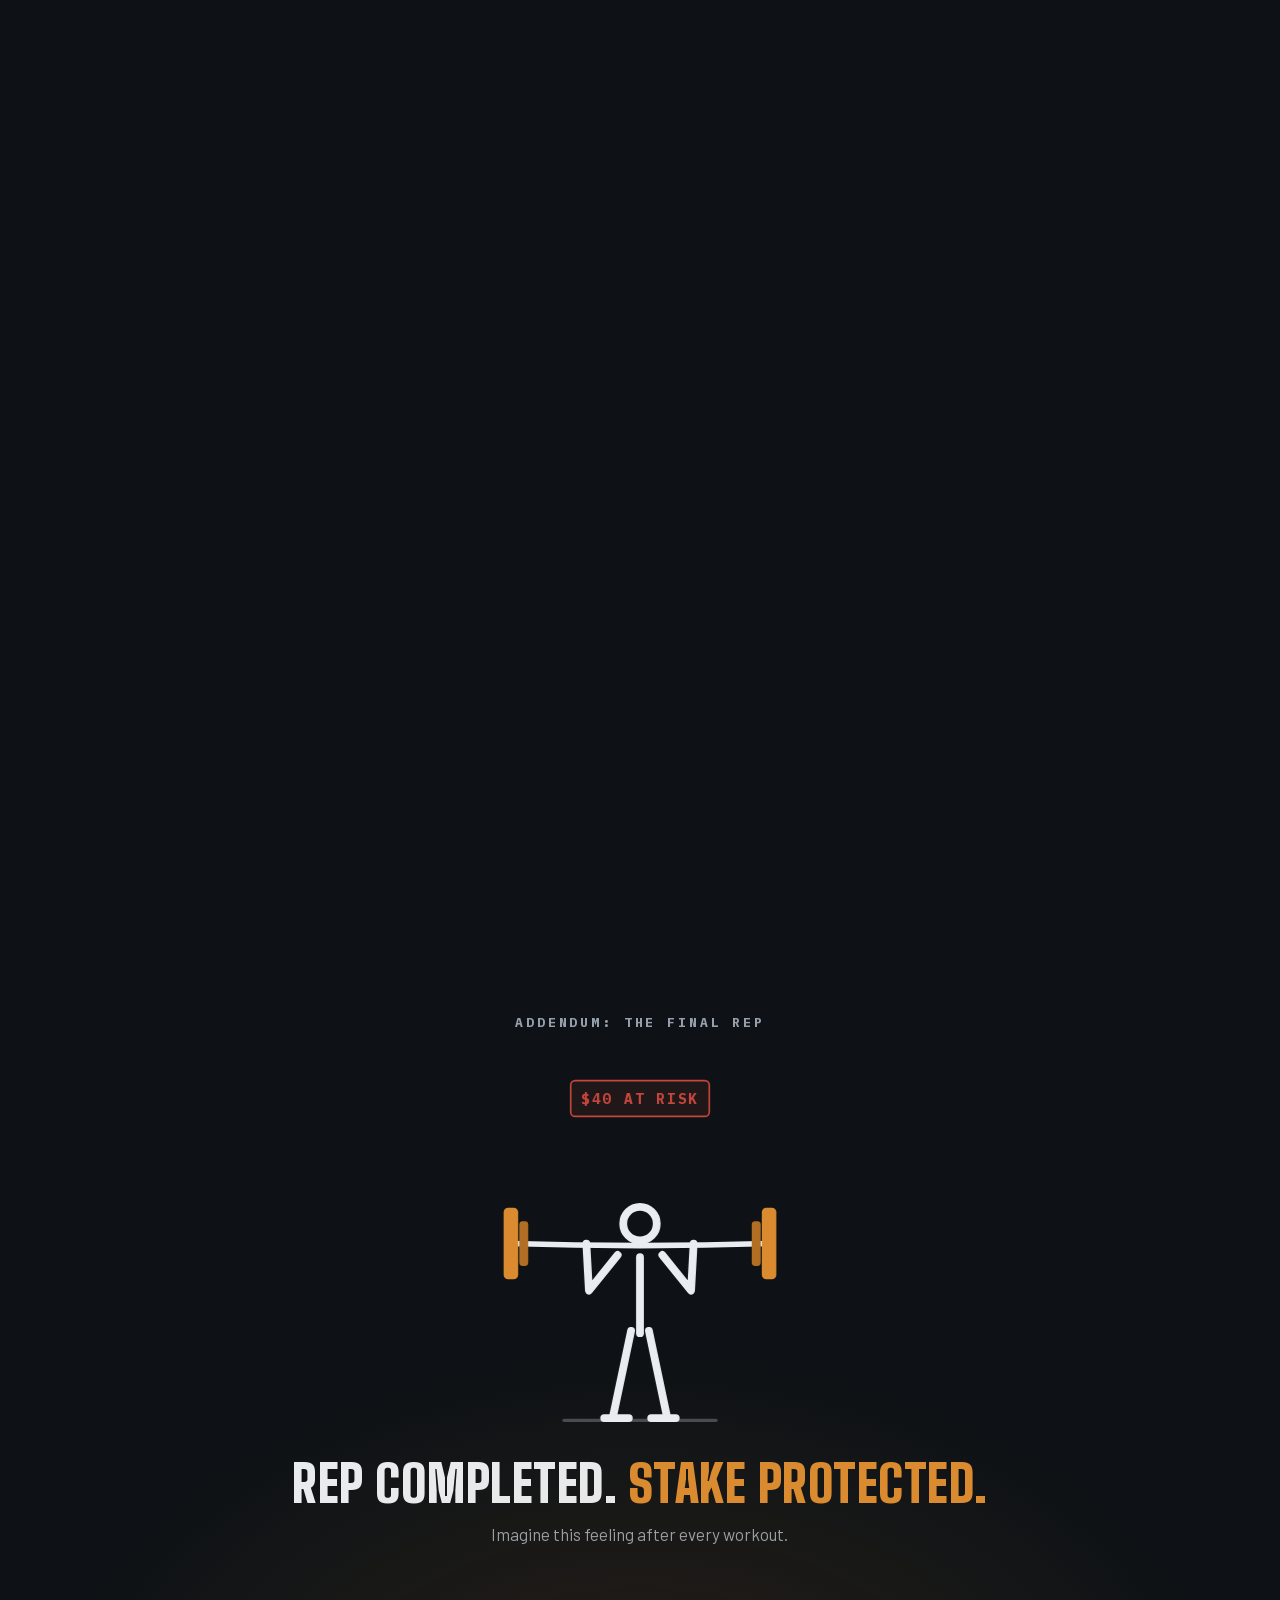
==== commit b2597b84: "Switch charity partner to Every Kid Sports and add privacy policy Failed stakes on the paid plan now" ====
--- a/index.html
+++ b/index.html
@@ -6,7 +6,7 @@
   <meta name="color-scheme" content="dark">
   <meta name="theme-color" content="#0E1216">
   <title>GymVow: Stake real money on your gym goal</title>
-  <meta name="description" content="GymVow is a commitment contract for the gym: stake real money on your weekly goal, verified by time at your gym. Show up and keep every cent. Fail on the paid plan, and your stake is donated to Good Sports.">
+  <meta name="description" content="GymVow is a commitment contract for the gym: stake real money on your weekly goal, verified by time at your gym. Show up and keep every cent. Fail on the paid plan, and your stake is donated to Every Kid Sports.">
   <link rel="canonical" href="https://gymvow.me/">
   <link rel="icon" href="assets/favicon.svg" type="image/svg+xml">
   <link rel="apple-touch-icon" href="assets/apple-touch-icon.png">
@@ -15,7 +15,7 @@
   <meta property="og:type" content="website">
   <meta property="og:site_name" content="GymVow">
   <meta property="og:title" content="GymVow: Stake real money on your gym goal">
-  <meta property="og:description" content="A commitment contract for the gym: stake real money on your weekly goal. Show up and keep it. Fail on the paid plan, and it's donated to Good Sports.">
+  <meta property="og:description" content="A commitment contract for the gym: stake real money on your weekly goal. Show up and keep it. Fail on the paid plan, and it's donated to Every Kid Sports.">
   <meta property="og:url" content="https://gymvow.me/">
   <meta property="og:image" content="https://gymvow.me/assets/og-image.jpg">
   <meta property="og:image:width" content="1200">
@@ -41,7 +41,7 @@
         "@id": "https://gymvow.me/#org",
         "name": "GymVow",
         "url": "https://gymvow.me/",
-        "description": "GymVow is an iOS commitment-contract app for the gym that lets you stake real money on your weekly workout goal, verified by location. On the paid plan, forfeited stakes are donated to the Good Sports charity.",
+        "description": "GymVow is an iOS commitment-contract app for the gym that lets you stake real money on your weekly workout goal, verified by location. On the paid plan, forfeited stakes are donated to Every Kid Sports, a U.S. nonprofit that pays youth sports registration fees for kids from low-income families.",
         "logo": "https://gymvow.me/assets/favicon.svg"
       },
       {
@@ -51,7 +51,7 @@
         "name": "GymVow",
         "description": "A commitment contract for the gym: stake real money on your weekly goal.",
         "publisher": { "@id": "https://gymvow.me/#org" },
-        "dateModified": "2026-07-14"
+        "dateModified": "2026-09-16"
       },
       {
         "@type": "FAQPage",
@@ -89,12 +89,12 @@
           {
             "@type": "Question",
             "name": "Who gets my money if I fail?",
-            "acceptedAnswer": { "@type": "Answer", "text": "It depends on your plan. On the free plan, failed stakes go to GymVow after Stripe's payment-processing fees. On the paid plan ($4.99/month), failed stakes are donated to Good Sports after Stripe's fees, and GymVow keeps nothing." }
+            "acceptedAnswer": { "@type": "Answer", "text": "It depends on your plan. On the free plan, failed stakes go to GymVow after Stripe's payment-processing fees. On the paid plan ($4.99/month), failed stakes are donated to Every Kid Sports after Stripe's fees, and GymVow keeps nothing." }
           },
           {
             "@type": "Question",
             "name": "What's the difference between the free and paid plan?",
-            "acceptedAnswer": { "@type": "Answer", "text": "Both plans have the full accountability mechanics. The free plan costs nothing monthly; if you fail a vow, the stake goes to GymVow. The paid plan is $4.99/month; if you fail, the stake is donated to Good Sports. Stripe's payment-processing fees are deducted either way." }
+            "acceptedAnswer": { "@type": "Answer", "text": "Both plans have the full accountability mechanics. The free plan costs nothing monthly; if you fail a vow, the stake goes to GymVow. The paid plan is $4.99/month; if you fail, the stake is donated to Every Kid Sports. Stripe's payment-processing fees are deducted either way." }
           }
         ]
       }
@@ -130,7 +130,7 @@
         <div class="hero-copy">
           <p class="eyebrow">A commitment contract for the gym</p>
           <h1 class="hero-title">Motivation fades.<br><span class="amber">Money doesn't.</span></h1>
-          <p class="hero-sub"><strong>GymVow is a commitment-contract app for the gym:</strong> it turns your gym goal into a vow backed by your own money. Hit your weekly sessions and every cent stays yours. Fail, and the loss is charged off your card, automatically. On the paid plan, it's donated to <strong>Good&nbsp;Sports</strong>, buying sports gear for kids who can't afford their own.</p>
+          <p class="hero-sub"><strong>GymVow is a commitment-contract app for the gym:</strong> it turns your gym goal into a vow backed by your own money. Hit your weekly sessions and every cent stays yours. Fail, and the loss is charged off your card, automatically. On the paid plan, it's donated to <strong>Every&nbsp;Kid&nbsp;Sports</strong>, paying youth sports sign-up fees for kids whose families can't afford them.</p>
           <div class="store-row">
             <span class="store-btn store-btn--primary">
               <span class="store-btn-small">Coming soon on the</span>
@@ -310,14 +310,14 @@
       <div class="container">
         <header class="section-head reveal">
           <div class="section-meta">
-            <p class="eyebrow">The beneficiary</p>
+            <p class="eyebrow">The charity partner</p>
             <p class="clause">Clause 03 / 04</p>
           </div>
           <h2 class="section-title">Your worst case is a kid's best case.</h2>
           <hr class="rule-heavy">
         </header>
 
-        <p class="charity-lead reveal">Where a failed stake goes depends on your plan. On the <strong>free plan</strong>, it goes to GymVow. On the <strong>paid plan ($4.99 a month)</strong>, it's donated to <strong>Good Sports</strong>, a U.S. 501(c)(3) nonprofit that gives new sports equipment, apparel, and footwear to youth programs in communities that can't afford them. Fail your vow, and you're still buying a kid their first pair of cleats.</p>
+        <p class="charity-lead reveal">Where a failed stake goes depends on your plan. On the <strong>free plan</strong>, it goes to GymVow. On the <strong>paid plan ($4.99 a month)</strong>, it's donated to <strong>Every Kid Sports</strong>, our charity partner: a U.S. 501(c)(3) nonprofit that pays youth sports registration fees for kids from low-income families. Fail your vow, and you're still paying a kid's way onto the team.</p>
 
         <div class="modes">
           <article class="card mode reveal">
@@ -328,7 +328,7 @@
           <article class="card mode reveal" data-delay="1">
             <p class="mode-kicker amber">Paid plan: $4.99/month</p>
             <h3 class="mode-title">Fail toward a good cause.</h3>
-            <p class="mode-text">If you fail your vow, the stake is donated to <strong>Good Sports</strong>. Only Stripe's payment-processing fees come out. GymVow keeps nothing.</p>
+            <p class="mode-text">If you fail your vow, the stake is donated to <strong>Every Kid Sports</strong>. Only Stripe's payment-processing fees come out. GymVow keeps nothing.</p>
           </article>
         </div>
 
@@ -340,7 +340,7 @@
           </div>
           <div class="flow-link" aria-hidden="true"></div>
           <div class="flow-node">
-            <p class="flow-kicker">Good Sports</p>
+            <p class="flow-kicker">Every Kid Sports</p>
             <p class="flow-big">Donated</p>
             <p class="flow-text">Everything after Stripe's processing fee is passed through. GymVow keeps $0.</p>
           </div>
@@ -348,7 +348,7 @@
           <div class="flow-node flow-node--win">
             <p class="flow-kicker amber">The principle</p>
             <p class="flow-big amber">Play</p>
-            <p class="flow-text">Good Sports believes no kid should be priced out of the game. Gear goes to youth programs in high-need communities, so the cost of equipment is never the reason a kid sits out.</p>
+            <p class="flow-text">Every Kid Sports believes no kid should be priced out of the game. Its Every Kid Sports Pass pays up to $150 in registration fees for community leagues, parks and rec, and school teams, for kids aged 4 to 18 whose families are on SNAP, WIC, or Medicaid.</p>
           </div>
         </div>
 
@@ -367,7 +367,7 @@
             <hr class="rule-hair">
             <div class="ledger-row">
               <span class="ledger-label">You fail on the paid plan</span>
-              <strong class="ledger-value crimson">Stake → Good Sports</strong>
+              <strong class="ledger-value crimson">Stake → Every Kid Sports</strong>
             </div>
             <hr class="rule-hair">
             <div class="ledger-row">
@@ -375,7 +375,7 @@
               <strong class="ledger-value">Deducted from failed stakes</strong>
             </div>
           </div>
-          <p class="charity-link-line reveal" data-delay="1">Either way, somebody wins. Preferably you.<br><a class="link-amber" href="https://www.goodsports.org" target="_blank" rel="noopener noreferrer">Read about Good Sports' work at goodsports.org →</a></p>
+          <p class="charity-link-line reveal" data-delay="1">Either way, somebody wins. Preferably you.<br><a class="link-amber" href="https://everykidsports.org" target="_blank" rel="noopener noreferrer">Read about Every Kid Sports' work at everykidsports.org →</a></p>
         </div>
       </div>
     </section>
@@ -419,11 +419,11 @@
           </details>
           <details class="faq-item">
             <summary>Who gets my money if I fail?</summary>
-            <p>Depends on your plan. <strong>Free:</strong> failed stakes go to GymVow, after Stripe's payment-processing fees. <strong>Paid ($4.99/month):</strong> failed stakes are donated to Good Sports (<a class="link-amber" href="https://www.goodsports.org" target="_blank" rel="noopener noreferrer">goodsports.org</a>) after Stripe's fees, and GymVow keeps nothing.</p>
+            <p>Depends on your plan. <strong>Free:</strong> failed stakes go to GymVow, after Stripe's payment-processing fees. <strong>Paid ($4.99/month):</strong> failed stakes are donated to Every Kid Sports (<a class="link-amber" href="https://everykidsports.org" target="_blank" rel="noopener noreferrer">everykidsports.org</a>) after Stripe's fees, and GymVow keeps nothing.</p>
           </details>
           <details class="faq-item">
             <summary>What's the difference between the free and paid plan?</summary>
-            <p>Both have the full accountability mechanics. <strong>Free</strong> costs nothing monthly; if you fail, the stake goes to GymVow. <strong>Paid</strong> is $4.99/month; if you fail, the stake is donated to Good Sports. Stripe's processing fees are deducted either way.</p>
+            <p>Both have the full accountability mechanics. <strong>Free</strong> costs nothing monthly; if you fail, the stake goes to GymVow. <strong>Paid</strong> is $4.99/month; if you fail, the stake is donated to Every Kid Sports. Stripe's processing fees are deducted either way.</p>
           </details>
         </div>
       </div>
@@ -507,12 +507,15 @@
           <a href="#science">The science</a>
           <a href="#charity">The charity</a>
           <a href="#faq">FAQ</a>
-          <a href="https://www.goodsports.org" target="_blank" rel="noopener noreferrer">goodsports.org</a>
+          <a href="https://everykidsports.org" target="_blank" rel="noopener noreferrer">everykidsports.org</a>
         </nav>
       </div>
       <hr class="rule-hair">
-      <p class="footer-fine">GymVow is a commitment device, not a bank, a betting product, or an investment. Your card is only charged when you fall short of a vow. On the paid plan ($4.99/month), failed stakes are donated to Good Sports after payment-processing fees; on the free plan, failed stakes are retained by GymVow after payment-processing fees. GymVow is not affiliated with or endorsed by Good Sports, Inc.</p>
-      <p class="footer-copy">© 2026 GymVow · Motivation fades. Money doesn't. · <span>Last updated <time datetime="2026-07">July 2026</time></span></p>
+      <p class="footer-fine">GymVow is a commitment device, not a bank, a betting product, or an investment. Your card is only charged when you fall short of a vow. On the paid plan ($4.99/month), failed stakes are donated to Every Kid Sports after payment-processing fees; on the free plan, failed stakes are retained by GymVow after payment-processing fees. Every Kid Sports is an independent 501(c)(3) nonprofit based in Bend, Oregon (EIN 27-1723872). GymVow makes the donation itself, so Every Kid Sports never receives your name or any other personal data.</p>
+      <div class="footer-bottom">
+        <p class="footer-copy">© 2026 GymVow · Motivation fades. Money doesn't. · <span>Last updated <time datetime="2026-09">September 2026</time></span></p>
+        <a class="btn btn-ghost btn-small" href="privacy/">Privacy Policy</a>
+      </div>
     </div>
   </footer>
 
--- a/css/styles.css
+++ b/css/styles.css
@@ -223,6 +223,13 @@
   padding: 10px 18px;
 }
 
+.btn-ghost {
+  background: transparent;
+  color: var(--bone);
+  border: 1px solid var(--seam);
+}
+.btn-ghost:hover { border-color: var(--sodium); }
+
 /* ---------- nav ---------- */
 
 .nav {
@@ -372,7 +379,7 @@
 .hero-title {
   font-family: var(--font-display);
   font-weight: 900;
-  font-size: clamp(3.5rem, 9vw, 8.5rem);
+  font-size: clamp(3rem, 7vw, 5.75rem);
   line-height: 0.98;
   text-transform: uppercase;
   letter-spacing: 0.01em;
@@ -1096,7 +1103,7 @@
 .cta-title {
   font-family: var(--font-display);
   font-weight: 900;
-  font-size: clamp(3rem, 8vw, 6.5rem);
+  font-size: clamp(2.5rem, 6.5vw, 5rem);
   line-height: 1;
   text-transform: uppercase;
   margin-top: 36px;
@@ -1150,6 +1157,15 @@
   margin-top: 24px;
 }
 
+.footer-bottom {
+  display: flex;
+  align-items: center;
+  justify-content: space-between;
+  flex-wrap: wrap;
+  gap: 16px 24px;
+  margin-top: 20px;
+}
+
 .footer-copy {
   font-family: var(--font-mono);
   font-size: 11px;
@@ -1157,7 +1173,6 @@
   letter-spacing: 0.14em;
   color: var(--slate);
   opacity: 0.7;
-  margin-top: 20px;
 }
 
 /* ---------- scroll reveals ---------- */
@@ -1378,3 +1393,291 @@
   .press-foot { display: none; }
   .press-stamp { transform: scale(1); }
 }
+
+/* ---------- legal page (privacy policy) ---------- */
+
+.legal {
+  padding-top: calc(var(--nav-h) + clamp(48px, 8vw, 96px));
+  padding-bottom: var(--space-section);
+}
+
+.legal-inner { max-width: 860px; }
+
+.legal-title {
+  font-family: var(--font-display);
+  font-weight: 900;
+  font-size: clamp(2.75rem, 7vw, 4.5rem);
+  line-height: 1;
+  text-transform: uppercase;
+  letter-spacing: 0.01em;
+  margin-top: 14px;
+}
+
+.legal-meta {
+  margin-top: 16px;
+  font-family: var(--font-mono);
+  font-size: 12px;
+  text-transform: uppercase;
+  letter-spacing: 0.14em;
+  color: var(--slate);
+}
+
+.legal-toc {
+  margin-top: 40px;
+  padding: 24px 28px;
+  background: var(--panel);
+  border: 1px solid var(--seam);
+  border-radius: 6px;
+}
+
+.legal-toc-head,
+.legal-summary h2 {
+  font-family: var(--font-mono);
+  font-weight: 700;
+  font-size: 13px;
+  text-transform: uppercase;
+  letter-spacing: 0.22em;
+  color: var(--slate);
+}
+
+.legal-toc ol {
+  list-style: none;
+  padding: 0;
+  margin-top: 14px;
+  columns: 2 280px;
+  column-gap: 32px;
+}
+
+.legal-toc li { break-inside: avoid; padding-block: 3px; }
+
+.legal-toc a {
+  font-size: 15px;
+  color: var(--bone);
+  text-decoration: none;
+}
+.legal-toc a:hover { color: var(--sodium); }
+
+.legal-summary {
+  margin-top: 32px;
+  padding: 28px;
+  background: var(--tint-accent);
+  border: 1px solid rgba(219, 139, 47, 0.35);
+  border-radius: 6px;
+}
+.legal-summary h2 { color: var(--sodium); }
+
+.legal-summary ul { margin-top: 16px; }
+.legal-summary li + li { margin-top: 12px; }
+
+.legal-note {
+  margin-top: 20px;
+  font-size: 15px;
+  color: var(--slate);
+  font-style: italic;
+}
+
+.legal-section {
+  margin-top: clamp(56px, 8vw, 80px);
+  padding-top: 28px;
+  border-top: 1px solid var(--seam);
+}
+
+.legal-section h2 {
+  font-family: var(--font-display);
+  font-weight: 900;
+  font-size: clamp(1.75rem, 4vw, 2.4rem);
+  line-height: 1.05;
+  text-transform: uppercase;
+  letter-spacing: 0.01em;
+  text-wrap: balance;
+}
+
+.legal-section h3 {
+  margin-top: 40px;
+  font-family: var(--font-mono);
+  font-weight: 700;
+  font-size: 14px;
+  text-transform: uppercase;
+  letter-spacing: 0.14em;
+  color: var(--sodium);
+}
+
+.legal-section p,
+.legal-section ul,
+.legal-section table,
+.legal-section .legal-table-wrap,
+.legal-address { margin-top: 16px; }
+
+.legal-section h2 + p { margin-top: 20px; }
+
+.legal p, .legal li, .legal td { color: var(--slate); }
+.legal strong { color: var(--bone); }
+.legal strong.amber { color: var(--sodium); }
+
+.legal ul { padding-left: 1.2em; }
+.legal li + li { margin-top: 8px; }
+.legal li::marker { color: var(--sodium); }
+
+.legal a:not(.btn):not(.link-amber) {
+  color: var(--bone);
+  text-decoration-color: rgba(219, 139, 47, 0.6);
+  text-underline-offset: 3px;
+}
+.legal a:not(.btn):not(.link-amber):hover { color: var(--sodium); }
+
+.legal-callout {
+  margin-top: 40px;
+  padding: 4px 24px 24px;
+  border-left: 2px solid var(--sodium);
+  background: var(--panel);
+  border-radius: 0 6px 6px 0;
+}
+.legal-callout h3 { margin-top: 20px; }
+
+/* key/value tables: What / Why / Legal basis / Kept */
+.legal-kv {
+  width: 100%;
+  border-collapse: collapse;
+  font-size: 16px;
+}
+
+.legal-kv th,
+.legal-kv td {
+  text-align: left;
+  vertical-align: top;
+  padding: 12px 0;
+  border-top: 1px solid var(--seam);
+}
+
+.legal-kv tr:last-child th,
+.legal-kv tr:last-child td { border-bottom: 1px solid var(--seam); }
+
+.legal-kv th {
+  width: 190px;
+  padding-right: 20px;
+  font-family: var(--font-mono);
+  font-weight: 600;
+  font-size: 11px;
+  line-height: 1.9;
+  text-transform: uppercase;
+  letter-spacing: 0.12em;
+  color: var(--bone);
+}
+
+/* column tables: retention, recipients, appendix */
+.legal-table-wrap {
+  overflow-x: auto;
+  border: 1px solid var(--seam);
+  border-radius: 6px;
+}
+
+.legal-grid {
+  width: 100%;
+  border-collapse: collapse;
+  font-size: 15px;
+  line-height: 1.5;
+}
+
+.legal-grid th,
+.legal-grid td {
+  text-align: left;
+  vertical-align: top;
+  padding: 12px 16px;
+  border-top: 1px solid var(--seam);
+}
+
+.legal-grid thead th {
+  border-top: 0;
+  background: var(--panel);
+  font-family: var(--font-mono);
+  font-weight: 600;
+  font-size: 11px;
+  text-transform: uppercase;
+  letter-spacing: 0.12em;
+  color: var(--slate);
+  white-space: nowrap;
+}
+
+.legal-grid tbody th {
+  font-weight: 600;
+  color: var(--bone);
+}
+
+.legal-grid { table-layout: fixed; }
+
+.legal-grid--retention thead th:first-child { width: 42%; }
+.legal-grid--retention tbody td:first-child { color: var(--bone); }
+
+.legal-grid--recipients thead th:nth-child(1) { width: 15%; }
+.legal-grid--recipients thead th:nth-child(2) { width: 29%; }
+.legal-grid--recipients thead th:nth-child(3) { width: 20%; }
+.legal-grid--recipients thead th:nth-child(4) { width: 14%; }
+.legal-grid--recipients thead th:nth-child(5) { width: 22%; }
+
+.legal-grid--notice { font-size: 14px; }
+.legal-grid--notice th,
+.legal-grid--notice td { padding: 10px 12px; }
+.legal-grid--notice thead th { white-space: normal; }
+.legal-grid--notice thead th:nth-child(1) { width: 16%; }
+.legal-grid--notice thead th:nth-child(2) { width: 20%; }
+.legal-grid--notice thead th:nth-child(3) { width: 18%; }
+.legal-grid--notice thead th:nth-child(4) { width: 17%; }
+.legal-grid--notice thead th:nth-child(5) { width: 11%; }
+.legal-grid--notice thead th:nth-child(6) { width: 18%; }
+
+.legal-address {
+  font-style: normal;
+  color: var(--bone);
+}
+
+.legal-end {
+  margin-top: 40px !important;
+  font-family: var(--font-mono);
+  font-size: 12px;
+  text-transform: uppercase;
+  letter-spacing: 0.14em;
+}
+
+@media (max-width: 559px) {
+  .legal-kv th,
+  .legal-kv td { display: block; width: auto; }
+  .legal-kv th { padding: 12px 0 0; }
+  .legal-kv td { border-top: 0; padding-top: 2px; }
+  .legal-kv tr:last-child th { border-bottom: 0; }
+  .legal-summary,
+  .legal-toc { padding: 20px; }
+  .legal-callout { padding-inline: 16px; }
+}
+
+/* wide tables become labelled cards on narrow screens */
+@media (max-width: 719px) {
+  .legal-table-wrap:has(.legal-grid--stack) { border: 0; overflow: visible; }
+  .legal-grid--stack thead { display: none; }
+  .legal-grid--stack,
+  .legal-grid--stack tbody,
+  .legal-grid--stack tr,
+  .legal-grid--stack th,
+  .legal-grid--stack td { display: block; }
+  .legal-grid--stack tr {
+    border: 1px solid var(--seam);
+    border-radius: 6px;
+    overflow: hidden;
+  }
+  .legal-grid--stack tr + tr { margin-top: 12px; }
+  .legal-grid--stack tbody th {
+    border-top: 0;
+    background: var(--panel);
+    font-size: 16px;
+  }
+  .legal-grid--stack td::before {
+    content: attr(data-label);
+    display: block;
+    font-family: var(--font-mono);
+    font-weight: 600;
+    font-size: 10px;
+    text-transform: uppercase;
+    letter-spacing: 0.12em;
+    color: var(--bone);
+    margin-bottom: 2px;
+  }
+}
